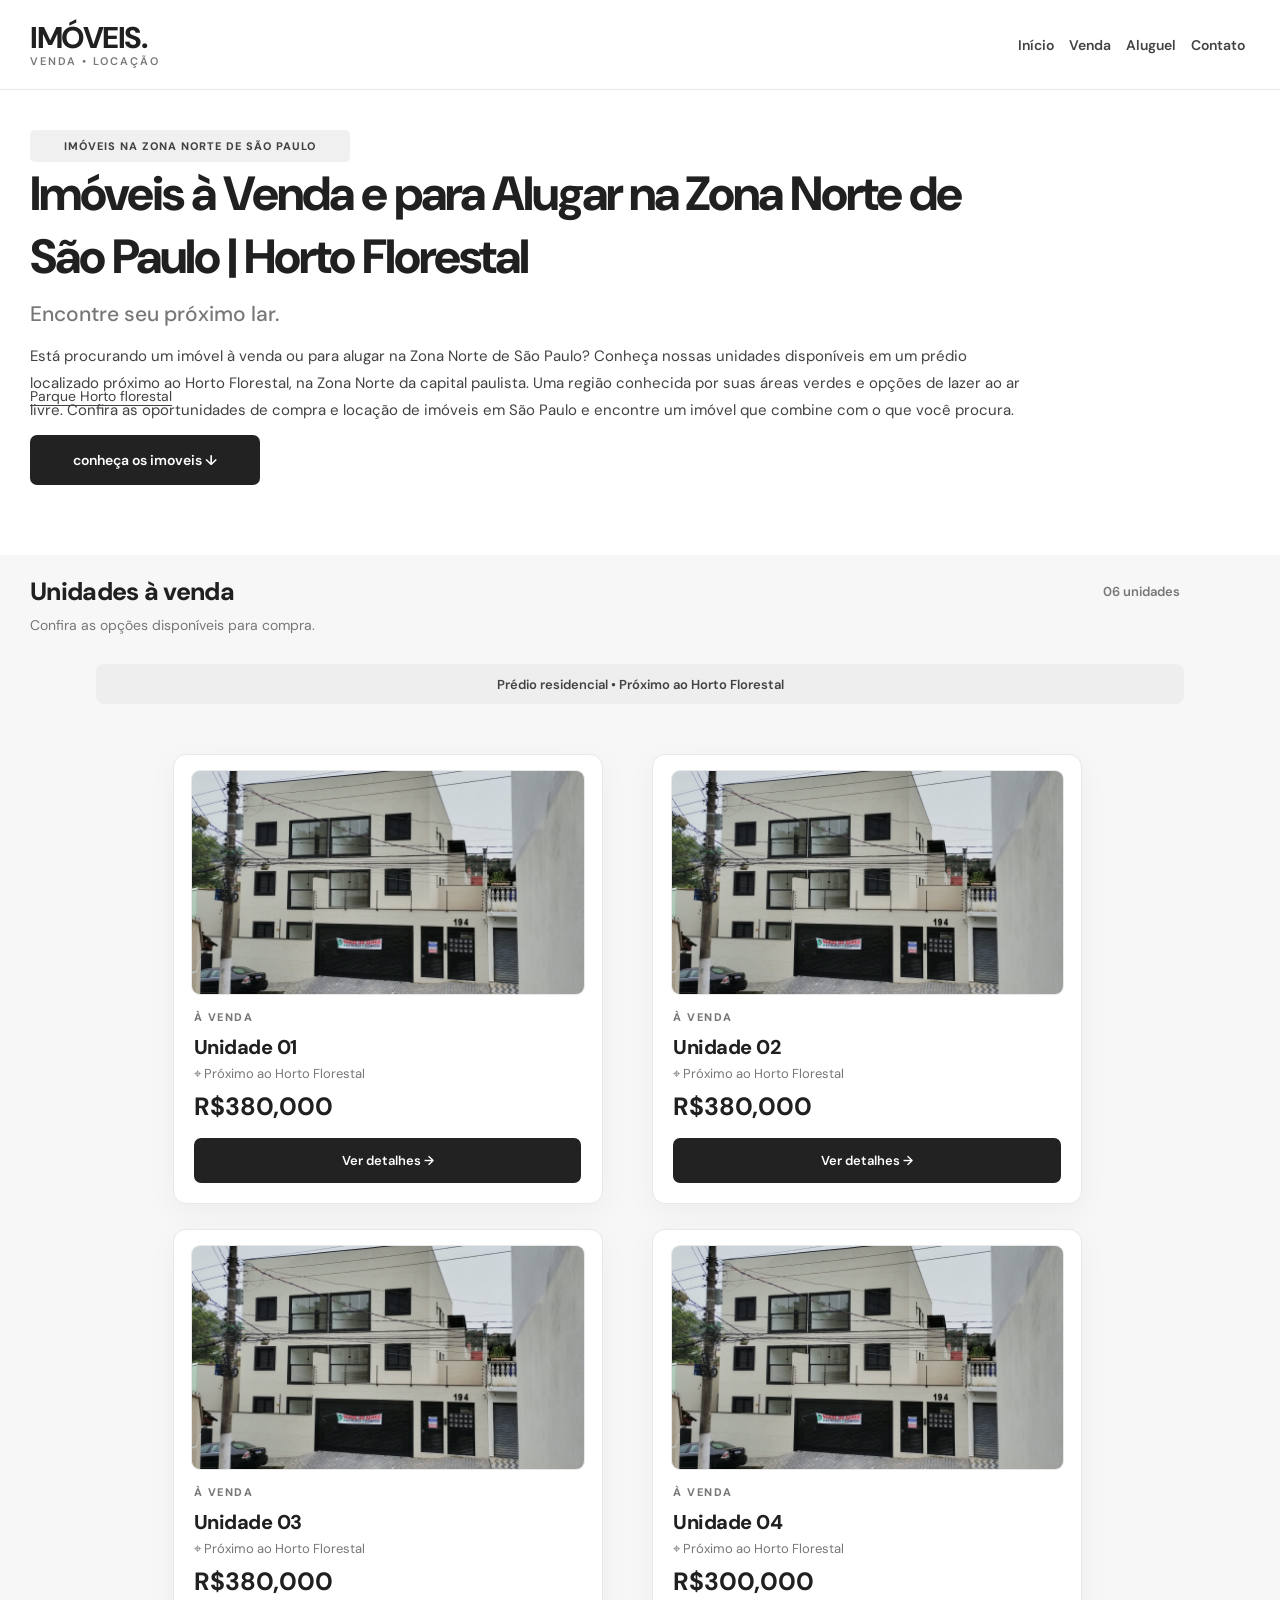
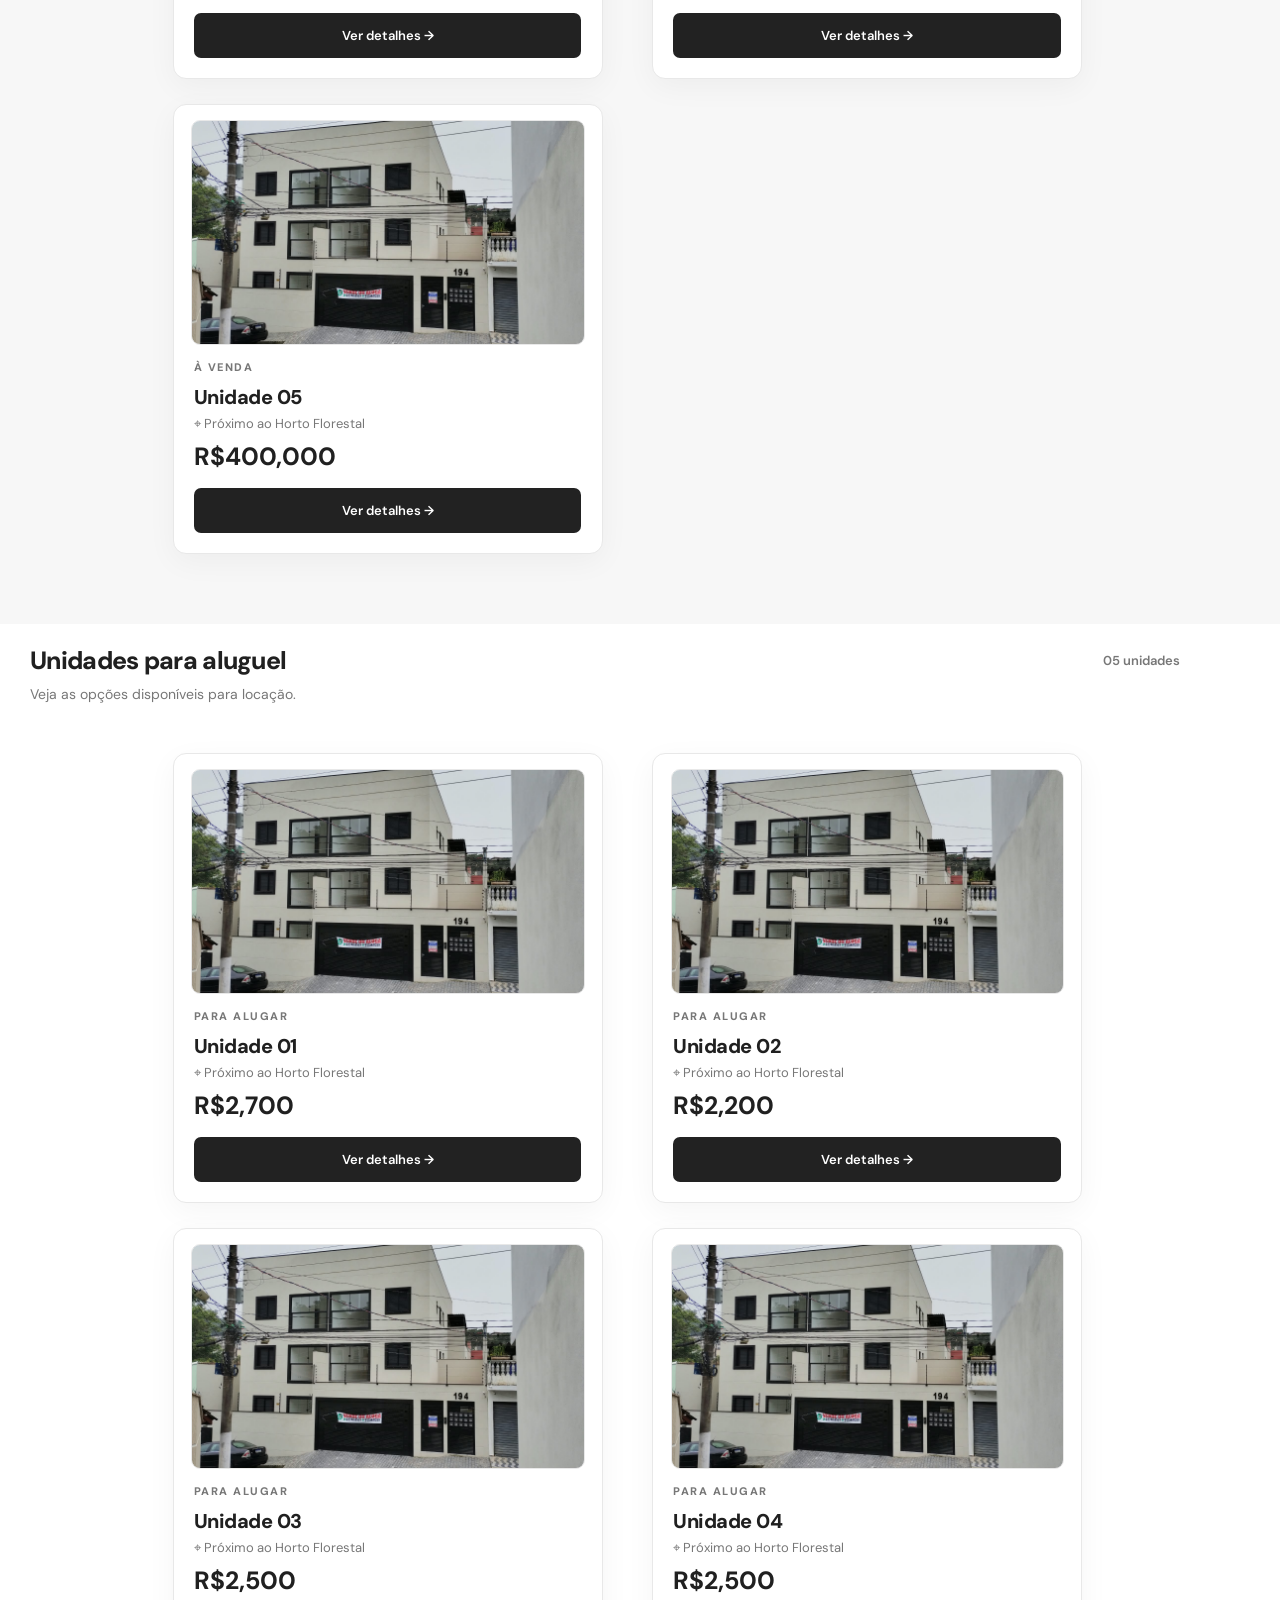
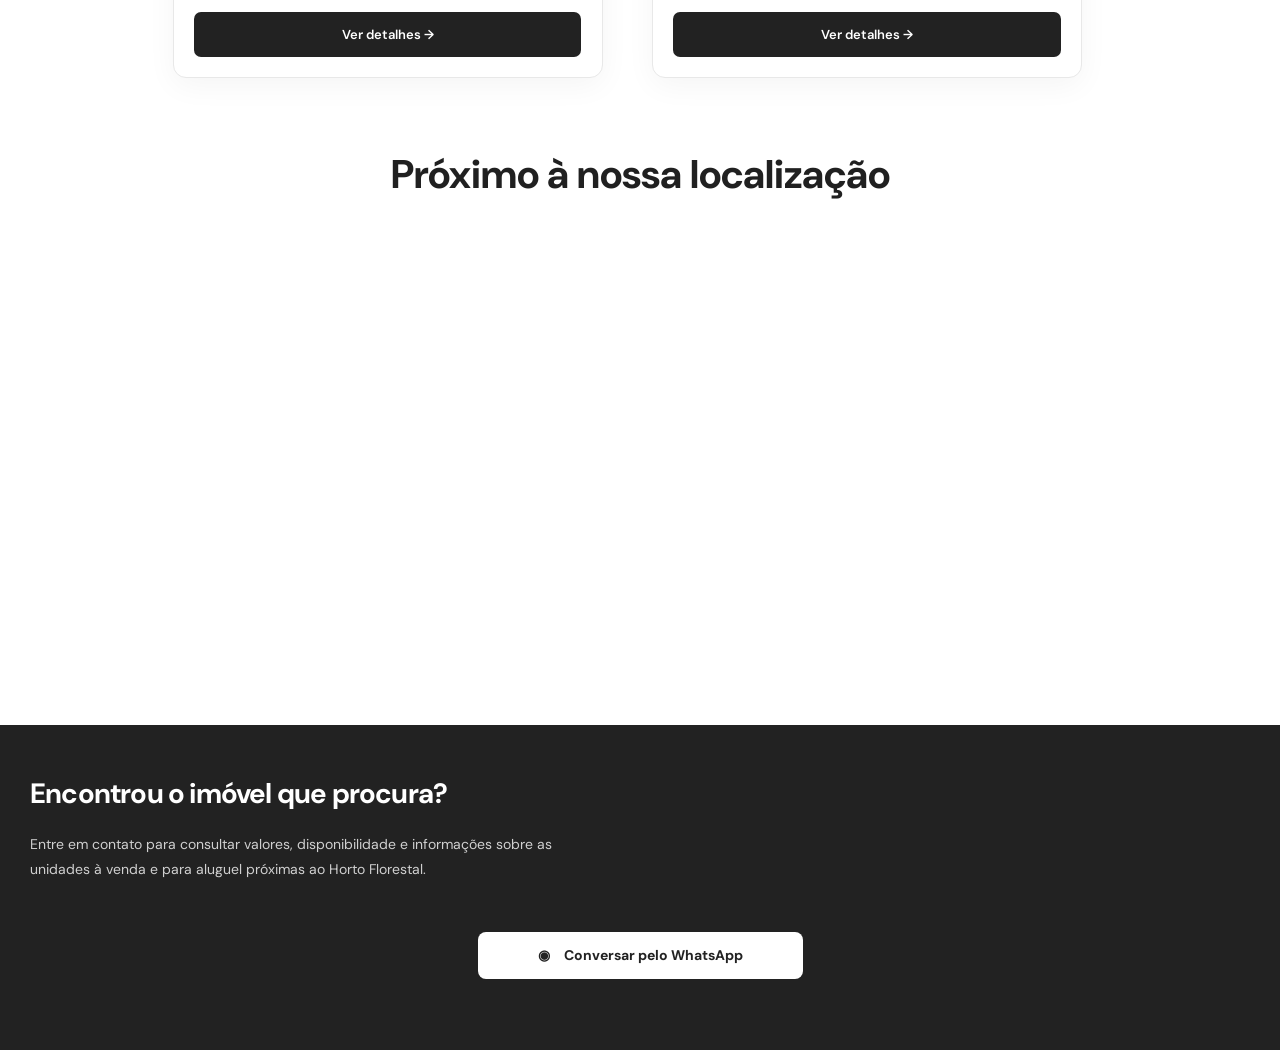
==== index.html @ 370aff3c "Update index.html" ====
<!doctype html>
<html lang="pt-BR">
  <head>
    <meta charset="UTF-8" />
    <meta name="viewport" content="width=device-width, initial-scale=1.0" />

    <meta
      name="description"
      content="Imóveis à venda e para alugar em São Paulo, próximos ao Horto Florestal. Confira nossas unidades disponíveis na Zona Norte."
    />

    <meta name="author" content="Derick Ferreira da Rocha" />
    <meta name="theme-color" content="#ffffff" />
    <meta name="robots" content="index, follow" />

    <!-- Open Graph -->
    <meta property="og:type" content="website" />
    <meta property="og:locale" content="pt_BR" />
    <meta property="og:site_name" content="Imobiliária - Vendas - Aluguéis" />
    <meta
      property="og:title"
      content="Imóveis à Venda e para Alugar em São Paulo | Horto Florestal"
    />
    <meta
      property="og:description"
      content="Confira imóveis à venda e para alugar em São Paulo, próximos ao Horto Florestal, na Zona Norte."
    />
    <meta
      property="og:image"
      content="https://SEU-DOMINIO.com.br/img/capa.jpg"
    />

    <link
      href="https://fonts.googleapis.com/css2?family=DM+Sans:wght@400;500;600;700;800&display=swap"
      rel="stylesheet"
    />
    <link rel="icon" type="image/png" href="favicon_512.png">

    <title>Imóveis à Venda e para Alugar em São Paulo | Horto Florestal</title>

    <link rel="stylesheet" href="style.css" />
  </head>
  <body>
    <!--JavaScript-->
    <div class="detalhes_dos_imoveis">
      <div class="pri">
        <h2>DETALHES DO IMÓVEL</h2>
        <button onclick="remover()">X</button>
      </div>

      <div class="conteudo_detalhes">
        <div class="lado_esquerdo">
          <div class="venda">
            <h3 class="h3"></h3>
            <p class="sobrado"></p>
            <p class="valor"></p>
            <p class="Zona"><span class="sobrado2"></span> Zona Norte</p>
          </div>

          <div class="bloco_informacoes">
            <h2>Informações</h2>
            <p class="informacao"></p>
            <a
              class="botao_whatsapp"
              href="https://wa.me/5511979612609"
              target="_blank"
              rel="noopener noreferrer"
            >
              <i class="fa-brands fa-whatsapp"></i>
              Entre em contato
            </a>
          </div>
        </div>

        <div class="lado_direito">
          <div class="galeria_fotos">
            <button class="seta_foto esquerda" onclick="foto_anterior()">
              &#10094;
            </button>

            <img class="foto_atual" alt="Foto do imóvel" />

            <button class="seta_foto direita" onclick="proxima_foto()">
              &#10095;
            </button>

            <div class="contador_fotos">
              <span class="numero_foto">1</span> /
              <span class="total_fotos">6</span>
            </div>
          </div>
        </div>
      </div>
    </div>

    <!--JavaScript fim-->
    <header>
      <div class="titulo">
        <h2>IMÓVEIS.</h2>
        <p>VENDA • LOCAÇÃO</p>
      </div>
      <nav>
        <ul>
          <li><a href="#inicio">Início</a></li>
          <li><a href="#Venda">Venda</a></li>
          <li><a href="#Aluguel">Aluguel</a></li>
          <li><a href="#Contato">Contato</a></li>
        </ul>
      </nav>
    </header>
    <div class="conteiner1">
      <main>
        <section id="inicio" class="primeira">
          <div class="descricao">
            <p class="p1_descricao">IMÓVEIS NA ZONA NORTE DE SÃO PAULO</p>
            <h1>Imóveis à Venda e para Alugar na Zona Norte de São Paulo | Horto Florestal</h1>
            <h2>Encontre seu próximo lar.</h2>
            <p class="p2_descricao">
              Está procurando um imóvel à venda ou para alugar na Zona Norte de
              São Paulo? Conheça nossas unidades disponíveis em um prédio
              localizado próximo ao Horto Florestal, na Zona Norte da capital
              paulista. Uma região conhecida por suas áreas verdes e opções de
              lazer ao ar livre. Confira as oportunidades de compra e locação de
              imóveis em São Paulo e encontre um imóvel que combine com o que
              você procura.
            </p>
          </div>

          <a
            class="a_des"
            target="_blank"
            href="https://www.google.com/search?client=opera-gx&q=horto+florestal+parque&sourceid=opera&ie=UTF-8&oe=UTF-8"
            >Parque Horto florestal</a>

          <p class="botao_seo">conheça os imoveis ↓</p>
        </section>

        <section id="Venda" class="parte2">
          <h2 class="h2_parte2_comeco">
            Unidades à venda <span>06 unidades</span>
          </h2>
          <p class="p_parte2_comeco">
            Confira as opções disponíveis para compra.
          </p>

          <p class="p2_Procimo">
            Prédio residencial • Próximo ao Horto Florestal
          </p>

          <div class="pai_card">
            <div class="card">
              <div class="foto_card">
                <img src="img/casa.jpeg" alt="Fachada do prédio residencial próximo ao Horto Florestal na Zona Norte de São Paulo" />foto
              </div>
              <div class="bula">
                <h2>À VENDA</h2>
                <p class="unidade">Unidade 01</p>
                <p class="p_do_proximo">⌖ Próximo ao Horto Florestal</p>
                <p class="preco" id="preco1" data-preco="R$380,000"></p>
                <button
                  onclick="ver_detalhes(this)"
                  data-unidade="Unidade 01-venda"
                  class="ver_detalhes"
                >
                  Ver detalhes →
                </button>
              </div>
            </div>

            <div class="card">
              <div class="foto_card">
                <img src="img/casa.jpeg" alt="Fachada do prédio residencial próximo ao Horto Florestal na Zona Norte de São Paulo" />foto
              </div>
              <div class="bula">
                <h2>À VENDA</h2>
                <p class="unidade">Unidade 02</p>
                <p class="p_do_proximo">⌖ Próximo ao Horto Florestal</p>
                <p class="preco" id="preco2" data-preco="R$380,000"></p>
                <button
                  onclick="ver_detalhes(this)"
                  data-unidade="Unidade 02-venda"
                  class="ver_detalhes"
                >
                  Ver detalhes →
                </button>
              </div>
            </div>

            <div class="card">
              <div class="foto_card">
                <img src="img/casa.jpeg" alt="Fachada do prédio residencial próximo ao Horto Florestal na Zona Norte de São Paulo" />foto
              </div>
              <div class="bula">
                <h2>À VENDA</h2>
                <p class="unidade">Unidade 03</p>
                <p class="p_do_proximo">⌖ Próximo ao Horto Florestal</p>
                <p class="preco" id="preco3"></p>
                <button
                  onclick="ver_detalhes(this)"
                  data-unidade="Unidade 03-venda"
                  class="ver_detalhes"
                >
                  Ver detalhes →
                </button>
              </div>
            </div>

            <div class="card">
              <div class="foto_card">
                <img src="img/casa.jpeg" alt="Fachada do prédio residencial próximo ao Horto Florestal na Zona Norte de São Paulo" />foto
              </div>
              <div class="bula">
                <h2>À VENDA</h2>
                <p class="unidade">Unidade 04</p>
                <p class="p_do_proximo">⌖ Próximo ao Horto Florestal</p>
                <p class="preco" id="preco4"></p>
                <button
                  onclick="ver_detalhes(this)"
                  data-unidade="Unidade 04-venda"
                  class="ver_detalhes"
                >
                  Ver detalhes →
                </button>
              </div>
            </div>

            <div class="card">
              <div class="foto_card">
                <img src="img/casa.jpeg" alt="Fachada do prédio residencial próximo ao Horto Florestal na Zona Norte de São Paulo" />foto
              </div>
              <div class="bula">
                <h2>À VENDA</h2>
                <p class="unidade">Unidade 05</p>
                <p class="p_do_proximo">⌖ Próximo ao Horto Florestal</p>
                <p class="preco" id="preco5"></p>
                <button
                  onclick="ver_detalhes(this)"
                  data-unidade="Unidade 05-venda"
                  class="ver_detalhes"
                >
                  Ver detalhes →
                </button>
              </div>
            </div>
          </div>
        </section>
        <section id="Aluguel" class="parte_3">
          <h2 class="h2_parte2_comeco">
            Unidades para aluguel <span>05 unidades</span>
          </h2>
          <p class="p_parte2_comeco">
            Veja as opções disponíveis para locação.
          </p>

          <div class="pai_card">
            <div class="card">
              <div class="foto_card">
                <img src="img/casa.jpeg" alt="Fachada do prédio residencial próximo ao Horto Florestal na Zona Norte de São Paulo" />foto
              </div>
              <div class="bula">
                <h2>PARA ALUGAR</h2>
                <p class="unidade">Unidade 01</p>
                <p class="p_do_proximo">⌖ Próximo ao Horto Florestal</p>
                <p class="preco" id="preco6"></p>
                <button
                  onclick="ver_detalhes(this)"
                  data-unidade="Unidade 01-aluguel"
                  class="ver_detalhes"
                >
                  Ver detalhes →
                </button>
              </div>
            </div>

            <div class="card">
              <div class="foto_card">
                <img src="img/casa.jpeg" alt="Fachada do prédio residencial próximo ao Horto Florestal na Zona Norte de São Paulo" />foto
              </div>
              <div class="bula">
                <h2>PARA ALUGAR</h2>
                <p class="unidade">Unidade 02</p>
                <p class="p_do_proximo">⌖ Próximo ao Horto Florestal</p>
                <p class="preco" id="preco7"></p>
                <button
                  onclick="ver_detalhes(this)"
                  data-unidade="Unidade 02-aluguel"
                  class="ver_detalhes"
                >
                  Ver detalhes →
                </button>
              </div>
            </div>

            <div class="card">
              <div class="foto_card">
                <img src="img/casa.jpeg" alt="Fachada do prédio residencial próximo ao Horto Florestal na Zona Norte de São Paulo" />foto
              </div>
              <div class="bula">
                <h2>PARA ALUGAR</h2>
                <p class="unidade">Unidade 03</p>
                <p class="p_do_proximo">⌖ Próximo ao Horto Florestal</p>
                <p class="preco" id="preco8"></p>
                <button
                  onclick="ver_detalhes(this)"
                  data-unidade="Unidade 03-aluguel"
                  class="ver_detalhes"
                >
                  Ver detalhes →
                </button>
              </div>
            </div>

            <div class="card">
              <div class="foto_card">
                <img src="img/casa.jpeg" alt="Fachada do prédio residencial próximo ao Horto Florestal na Zona Norte de São Paulo" />foto
              </div>
              <div class="bula">
                <h2>PARA ALUGAR</h2>
                <p class="unidade">Unidade 04</p>
                <p class="p_do_proximo">⌖ Próximo ao Horto Florestal</p>
                <p class="preco" id="preco9"></p>
                <button
                  onclick="ver_detalhes(this)"
                  data-unidade="Unidade 04-aluguel"
                  class="ver_detalhes"
                >
                  Ver detalhes →
                </button>
              </div>
            </div>
          </div>
        </section>
         <section class="iframe">
          <div class="pai_iframe">
            <h2>Próximo à nossa localização</h2>
            <iframe
              title="Localização do Parque Estadual Alberto Löfgren, Horto Florestal"
              src="https://www.google.com/maps?q=Parque+Estadual+Alberto+Lofgren+Horto+Florestal+Sao+Paulo&output=embed"
              width="70%"
              height="400"
              style="border: 0"
              allowfullscreen
              loading="lazy"
              referrerpolicy="no-referrer-when-downgrade"
            ></iframe>
          </div>
        </section>
        <footer id="Contato">
          <h2>Encontrou o imóvel que procura?</h2>
          <p>
            Entre em contato para consultar valores, disponibilidade e
            informações sobre as unidades à venda e para aluguel próximas ao
            Horto Florestal.
          </p>
          <div class="contato_a">
            <a target="_blank" href="https://wa.me/5511979612609"
              >◉　Conversar pelo WhatsApp</a
            >
          </div>
        </footer>
      </main>
    </div>
    <script src="script.js" defer></script>
  </body>
</html>
---- style.css ----
/*JavaScript*/

.conteiner1.conteiner{
  display: none;
}


header.headerremove{
  display: none;
}


/*aba dos detalhes*/
.detalhes_dos_imoveis.detalhe {
  display: block;
}

.detalhes_dos_imoveis {
  position: fixed;
  inset: 0;
  z-index: 100;
  display: none;
  width: 100%;
  height: 100vh;
  background-color: #ffffff;
  color: #202020;
  padding: 30px 45px;
  overflow: hidden;
}

/* CABEÇALHO */

.pri {
  width: 100%;
  height: 75px;
  display: flex;
  justify-content: space-between;
  align-items: center;
  border-bottom: 1px solid #eeeeee;
  padding-bottom: 15px;
  margin-bottom: 25px;
}

.pri > h2 {
  font-size: 28px;
  font-weight: 800;
  letter-spacing: 1px;
}

.pri > button {
  width: 45px;
  height: 45px;
  border: none;
  border-radius: 8px;
  background-color: #f5f5f5;
  color: #222222;
  font-size: 23px;
  cursor: pointer;
  transition: 0.3s;
}

.pri > button:hover {
  background-color: #222222;
  color: #ffffff;
}

/* CONTEÚDO */

.conteudo_detalhes {
  display: flex;
  justify-content: space-between;
  align-items: flex-start;
  gap: 40px;
  width: 100%;
  height: calc(100vh - 145px);
}

.lado_esquerdo {
  width: 40%;
  height: 100%;
  overflow-y: auto;
  padding-right: 5px;
}

.lado_direito {
  width: 60%;
  height: 100%;
}

/* INFORMAÇÕES */

.venda {
  width: 100%;
  min-height: 230px;
  padding: 25px;
  background-color: #fafafa;
  border: 1px solid #eeeeee;
  border-radius: 12px;
  margin-bottom: 20px;
}

.h3 {
  width: 110px;
  padding: 9px 5px;
  border-radius: 6px;
  background-color: #eeeeee;
  color: #222222;
  text-align: center;
  font-size: 13px;
  font-weight: 700;
}

.sobrado {
  margin-top: 18px;
  margin-bottom: 18px;
  color: #202020;
  font-size: 29px;
  font-weight: 800;
}

.valor {
  margin-bottom: 15px;
  color: #202020;
  font-size: 28px;
  font-weight: 800;
}

.Zona {
  color: #777777;
  font-size: 14px;
}

.bloco_informacoes > h2 {
  margin-bottom: 10px;
  color: #202020;
  font-size: 24px;
  font-weight: 800;
}

.informacao {
  color: #777777;
  font-size: 15px;
  line-height: 1.7;
}

/* GALERIA DE FOTOS */

.galeria_fotos {
  width: 100%;
  height: 430px;
  position: relative;
  background-color: #f5f5f5;
  border-radius: 12px;
  overflow: hidden;
  border: 1px solid #eeeeee;
}

.foto_atual {
  width: 100%;
  height: 100%;
  object-fit: cover;
}

.seta_foto {
  position: absolute;
  top: 50%;
  transform: translateY(-50%);
  width: 45px;
  height: 45px;
  border: none;
  border-radius: 50%;
  background-color: rgba(255, 255, 255, 0.9);
  color: #202020;
  font-size: 20px;
  cursor: pointer;
  z-index: 2;
  transition: 0.3s;
}

.seta_foto:active {
  background-color: #222222;
  color: #ffffff;
}

.esquerda {
  left: 15px;
}

.direita {
  right: 15px;
}

.contador_fotos {
  position: absolute;
  bottom: 15px;
  right: 15px;
  padding: 8px 13px;
  background-color: rgba(0, 0, 0, 0.7);
  color: #ffffff;
  border-radius: 6px;
  font-size: 13px;
}
.botao_whatsapp {
  width: fit-content;
  min-height: 40px;
  padding: 0 16px;
  background-color: var(--cor-botao);
  color: #fff;
  display: flex;
  align-items: center;
  justify-content: center;
  gap: 8px;
  border-radius: 5px;
  font-size: 14px;
  font-weight: 500;
  text-decoration: none;
  transition: 0.3s;
  margin-top: 12px;
}

.botao_whatsapp:hover {
  filter: brightness(1.2);
}

.botao_whatsapp i {
  font-size: 17px;
}


/* RESPONSIVIDADE */

@media (max-width: 768px) {

  .detalhes_dos_imoveis {
    padding: 20px;
    overflow-y: auto;
  }

  .pri > h2 {
    font-size: 20px;
  }

  .conteudo_detalhes {
    height: auto;
    flex-direction: column;
    gap: 25px;
  }

  .lado_esquerdo,
  .lado_direito {
    width: 100%;
    height: auto;
  }

  .galeria_fotos {
    height: 320px;
  }

  .foto_principal {
    height: 210px;
  }

  .fotos_secundarias {
    height: 98px;
  }

}


/*Fim JavaScript*/
* {
  margin: 0;
  padding: 0;
  box-sizing: border-box;
  font-family: "DM Sans", sans-serif;
  list-style: none;
  text-decoration: none;
}

#inicio{
   scroll-margin-top: 130px;
}
#Venda{
   scroll-margin-top: 90px;
}
#Aluguel{
  scroll-margin-top: 90px;
}


:root {
  /* CORES PRINCIPAIS */
  --cor-branco: #ffffff;
  --cor-fundo: #ffffff;
  --cor-fundo-secundario: #f7f7f7;
  --cor-fundo-card: #ffffff;

  /* TEXTOS */
  --cor-titulo: #202020;
  --cor-texto: #777777;
  --cor-texto2: #424242;

  /* ELEMENTOS */
  --cor-borda: #e8e8e8;
  --cor-botao: #222222;
  --cor-botao-texto: #ffffff;

  /* EFEITOS */
  --cor-hover: #444444;
  --sombra-card: 0 8px 30px rgba(0, 0, 0, 0.045);
}

body {
  background-color: var(--cor-fundo);
  color: var(--cor-titulo);
}

/* CABEÇALHO */

header {
  display: flex;
  justify-content: space-between;
  align-items: center;
  height: 90px;
  position: fixed;
  background-color: rgba(255, 255, 255, 0.96);
  backdrop-filter: blur(12px);
  border-bottom: 1px solid var(--cor-borda);
  left: 0;
  top: 0;
  right: 0;
  z-index: 10;
}


.titulo {
  margin-left: 30px;
}

.titulo > h2 {
  color: var(--cor-titulo);
  font-size: 30px;
  font-weight: 800;
  letter-spacing: -1.5px;
}

.titulo > p {
  color: var(--cor-texto);
  font-size: 11px;
  font-weight: 600;
  letter-spacing: 2px;
  transform: translateY(-3px);
}

ul {
  display: flex;
  gap: 15px;
  margin-right: 35px;
}
.ver_maisSobrados{
  border-radius: 20px;
  border: none;
  width: 120%;
  height: 150%;
  transform: translateY(-3px);
  cursor: pointer;
  background-color: var(--cor-botao);
  color: #fff;
}

.ver_maisSobrados:hover{
  background-color: var(--cor-hover);
}

nav a {
  color: var(--cor-texto2);
  font-size: 14px;
  font-weight: 600;
  transition: 0.3s;
}

nav a:hover {
  color: #999999;
}

/* PRIMEIRA PARTE */

.primeira {
  margin-top: 90px;
  padding-bottom: 70px;
}

.descricao {
  margin-top: 130px;
  margin-left: 30px;
  margin-bottom: 30px;
  width: 1000px;
  height: 225px;
}

.p1_descricao {
  background-color: #f0f0f0;
  width: 320px;
  color: var(--cor-texto2);
  font-size: 11px;
  font-weight: 800;
  letter-spacing: 1px;
  text-align: center;
  padding: 9px;
  border-radius: 5px;
}

.p2_descricao {
  line-height: 27px;
  color: var(--cor-texto2);
  font-size: 15px;
}

.descricao > h1 {
  margin-bottom: 12px;
  font-size: 48px;
  font-weight: 800;
  letter-spacing: -2px;
}

.descricao > h2 {
  color: var(--cor-texto);
  font-size: 21px;
  font-weight: 500;
  margin-bottom: 15px;
}

.a_des {
  display: inline-block;
  margin-left: 30px;
  margin-bottom: 30px;
  color: var(--cor-texto2);
  font-size: 14px;
  text-decoration: underline;
  text-underline-offset: 4px;
  transition: 0.3s;
}

.a_des:hover {
  color: #999999;
}

/* SEO */


.botao_seo {
  background-color: var(--cor-botao);
  width: 230px;
  height: 50px;
  display: flex;
  align-items: center;
  justify-content: center;
  margin-left: 30px;
  color: var(--cor-botao-texto);
  border-radius: 7px;
  font-size: 14px;
  font-weight: 600;
  cursor: pointer;
  transition: 0.3s;
}

.botao_seo:hover {
  background-color: var(--cor-hover);
  transform: translateY(-2px);
}

/* PARTE 2 */

.parte2 {
  min-height: 1650px;
  background-color: var(--cor-fundo-secundario);
  padding-bottom: 70px;
}

.h2_parte2_comeco {
  display: flex;
  justify-content: space-between;
  align-items: center;
  padding-top: 20px;
  margin-left: 30px;
  font-size: 25px;
  font-weight: 800;
  letter-spacing: -0.7px;
}

.h2_parte2_comeco > span {
  font-size: 13px;
  font-weight: 600;
  color: var(--cor-texto);
  margin-right: 100px;
  letter-spacing: 0;
}

.p_parte2_comeco {
  margin-left: 30px;
  color: var(--cor-texto);
  margin-bottom: 30px;
  margin-top: 8px;
  font-size: 14px;
}

.p2_Procimo {
  width: 85%;
  display: flex;
  justify-content: center;
  align-items: center;
  border-radius: 8px;
  height: 40px;
  margin-left: auto;
  margin-right: auto;
  background-color: #eeeeee;
  color: var(--cor-texto2);
  font-size: 13px;
  font-weight: 600;
}

/* CARDS */

.pai_card {
  min-height: 600px;
  width: 73%;
  margin-left: auto;
  margin-right: auto;
  display: grid;
  grid-template-columns: repeat(2, 1fr);
  margin-top: 50px;
  gap: 25px;
}

.card {
  border: 1px solid var(--cor-borda);
  min-height: 450px;
  width: 430px;
  border-radius: 13px;
  background-color: var(--cor-fundo-card);
  box-shadow: var(--sombra-card);
  transition: 0.3s;
  overflow: hidden;
}

.card:hover {
  transform: translateY(-5px);
  box-shadow: 0 14px 35px rgba(0, 0, 0, 0.08);
}

.foto_card {
  border: 1px solid var(--cor-borda);
  width: 92%;
  height: 225px;
  border-radius: 9px;
  margin-left: auto;
  margin-right: auto;
  margin-top: 15px;
  overflow: hidden;
  background-color: #eeeeee;
}

.foto_card img {
  width: 100%;
  height: 100%;
  object-fit: cover;
}

/* INFORMAÇÕES DOS IMÓVEIS */

.bula {
  margin-left: 20px;
  margin-top: 15px;
}

.bula > h2 {
  color: var(--cor-texto);
  font-size: 11px;
  letter-spacing: 1.5px;
  font-weight: 800;
}

.unidade {
  font-size: 20px;
  font-weight: 800;
  margin-top: 10px;
  letter-spacing: -0.5px;
}

.p_do_proximo {
  color: var(--cor-texto);
  font-size: 13px;
  margin-top: 5px;
}

.preco {
  margin-top: 8px;
  font-size: 25px;
  font-weight: 700;
  margin-bottom: 15px;
}

.ver_detalhes {
  width: 95%;
  height: 45px;
  text-align: center;
  border-radius: 7px;
  background-color: var(--cor-botao);
  color: var(--cor-botao-texto);
  border: none;
  cursor: pointer;
  font-size: 13px;
  font-weight: 600;
  transition: 0.3s;
}

.ver_detalhes:hover {
  background-color: var(--cor-hover);
}

/* PARTE 3 */

.parte_3 {
  min-height: px;
  background-color: #ffffff;
  padding-bottom: 70px;
}

/* FOOTER */

footer {
  background-color: var(--cor-botao);
  min-height: 325px;
  padding-bottom: 40px;
}

footer > h2 {
  color: #ffffff;
  margin-left: 30px;
  padding-top: 50px;
  font-size: 28px;
  letter-spacing: -0.8px;
}

footer > p {
  margin-top: 20px;
  color: #d0d0d0;
  margin-left: 30px;
  width: 550px;
  margin-bottom: 50px;
  line-height: 25px;
  font-size: 14px;
}

.contato_a {
  text-align: center;
}

.contato_a > a {
  display: inline-block;
  background-color: #ffffff;
  color: #222222;
  padding: 14px 60px;
  border-radius: 8px;
  font-size: 14px;
  font-weight: 700;
  transition: 0.3s;
}

.contato_a > a:hover {
  background-color: #eaeaea;
  transform: translateY(-2px);
}

/* IFRAME */
.iframe{
  text-align: center;
  margin-bottom: 100px;
}
.pai_iframe{
  width: 100%;
}
.pai_iframe > h2{
  margin-bottom: 20px;
  font-size: 40px;
}
/*Responcividade*/


@media (max-width: 1200px) {

  .pai_card {
    width: calc(100% - 60px);
    margin-left: 30px;
    margin-right: 30px;
    grid-template-columns: repeat(2, 1fr);
  }

  .card {
    width: 100%;
  }

  .descricao {
    width: calc(100% - 60px);
    height: auto;
  }

  .SEO {
    width: calc(100% - 60px);
    grid-template-columns: repeat(3, 1fr);
  }

  .SEO > p {
    width: 100%;
  }

  footer > p {
    max-width: 550px;
    width: calc(100% - 60px);
  }

}

@media (max-width: 768px) {

  header {
    height: 80px;
  }

  .titulo {
    margin-left: 20px;
  }

  .titulo > h2 {
    font-size: 24px;
  }

  ul {
    gap: 15px;
    margin-right: 20px;
  }

  nav a {
    font-size: 12px;
  }

  .primeira {
    margin-top: 80px;
    padding-bottom: 50px;
  }

  .descricao {
    width: calc(100% - 40px);
    height: auto;
    margin-left: 20px;
    margin-top: 100px;
    margin-bottom: 25px;
  }

  .p1_descricao {
    width: fit-content;
    max-width: 100%;
    font-size: 10px;
  }

  .descricao > h1 {
    font-size: 38px;
  }

  .descricao > h2 {
    font-size: 20px;
  }

  .p2_descricao {
    font-size: 14px;
    line-height: 25px;
  }

  .a_des {
    margin-left: 20px;
    margin-bottom: 20px;
  }

  .SEO {
    width: calc(100% - 40px);
    height: auto;
    margin-left: 20px;
    margin-top: 15px;
    grid-template-columns: repeat(2, 1fr);
  }

  .SEO > p {
    width: 100%;
    font-size: 12px;
  }

  .botao_seo {
    margin-left: 20px;
  }

  .parte2,
  .parte_3 {
    min-height: auto;
    padding-top: 35px;
    padding-bottom: 50px;
  }

  .h2_parte2_comeco {
    margin-left: 20px;
    margin-right: 20px;
    font-size: 23px;
    gap: 10px;
  }

  .h2_parte2_comeco > span {
    margin-right: 0;
    font-size: 12px;
  }

  .p_parte2_comeco {
    margin-left: 20px;
    margin-right: 20px;
  }

  .p2_Procimo {
    width: calc(100% - 40px);
    margin-left: 20px;
    margin-right: 20px;
    text-align: center;
    font-size: 12px;
  }

  .pai_card {
    width: calc(100% - 40px);
    margin: 35px 20px 0;
    min-height: auto;
    grid-template-columns: repeat(2, 1fr);
    gap: 15px;
  }

  .card {
    width: 100%;
    min-height: 400px;
  }

  .foto_card {
    width: 92%;
    height: 190px;
  }

  .bula {
    margin-left: 12px;
    margin-right: 12px;
  }

  .ver_detalhes {
    width: 100%;
  }

  footer {
    min-height: auto;
    padding: 40px 20px;
  }

  footer > h2 {
    margin-left: 0;
    padding-top: 0;
    font-size: 25px;
  }

  footer > p {
    width: 100%;
    margin-left: 0;
    margin-bottom: 35px;
    font-size: 13px;
  }

  .contato_a {
    text-align: left;
  }

  .contato_a > a {
    padding: 14px 25px;
  }
}

@media (max-width: 480px) {

  header {
    height: 85px;
    padding: 8px 15px;
    flex-direction: column;
    align-items: flex-start;
    justify-content: center;
    gap: 5px;
  }

  .titulo {
    margin-left: 0;
  }

  .titulo > h2 {
    font-size: 20px;
  }

  .titulo > p {
    font-size: 8px;
  }

  nav {
    width: 100%;
  }

  ul {
    width: 100%;
    justify-content: space-between;
    gap: 5px;
    margin-right: 0;
  }

  nav a {
    font-size: 11px;
  }

  .primeira {
    margin-top: 85px;
    padding: 0 20px 45px;
  }

  .descricao {
    width: 100%;
    margin: 105px 0 25px;
    
  }

  .p1_descricao {
    font-size: 9px;
    padding: 8px;
  }

  .descricao > h1 {
    font-size: 32px;
    letter-spacing: -1.5px;
  }

  .descricao > h2 {
    font-size: 18px;
  }

  .p2_descricao {
    font-size: 13px;
    line-height: 23px;
  }

  .a_des {
    margin-left: 0;
    margin-bottom: 25px;
    font-size: 13px;
  }

  .SEO {
    width: 100%;
    margin-left: 0;
    grid-template-columns: repeat(2, 1fr);
    gap: 8px;
  }

  .SEO > p {
    padding: 10px 5px;
    font-size: 11px;
  }

  .botao_seo {
    width: 100%;
    margin-left: 0;
    margin-top: 25px;
  }

  .h2_parte2_comeco {
    flex-wrap: wrap;
    font-size: 21px;
    margin-left: 20px;
    margin-right: 20px;
  }

  .h2_parte2_comeco > span {
    font-size: 11px;
  }

  .p_parte2_comeco {
    font-size: 13px;
  }

  .p2_Procimo {
    width: calc(100% - 40px);
    height: auto;
    min-height: 40px;
    padding: 8px;
    font-size: 11px;
  }

  .pai_card {
    width: calc(100% - 40px);
    margin: 30px 20px 0;
    grid-template-columns: 1fr;
    gap: 20px;
  }

  .card {
    width: 100%;
    min-height: 0;
    padding-bottom: 15px;
  }

  .foto_card {
    height: 210px;
  }

  .bula {
    margin-left: 15px;
    margin-right: 15px;
  }

  .unidade {
    font-size: 19px;
  }

  .preco {
    font-size: 23px;
  }

  .ver_detalhes {
    width: 100%;
  }

  footer {
    padding: 40px 20px;
  }

  footer > h2 {
    font-size: 23px;
  }

  footer > p {
    font-size: 13px;
    line-height: 23px;
    margin-top: 15px;
  }

  .contato_a > a {
    width: 100%;
    padding: 14px 10px;
    text-align: center;
    font-size: 13px;
  }
}
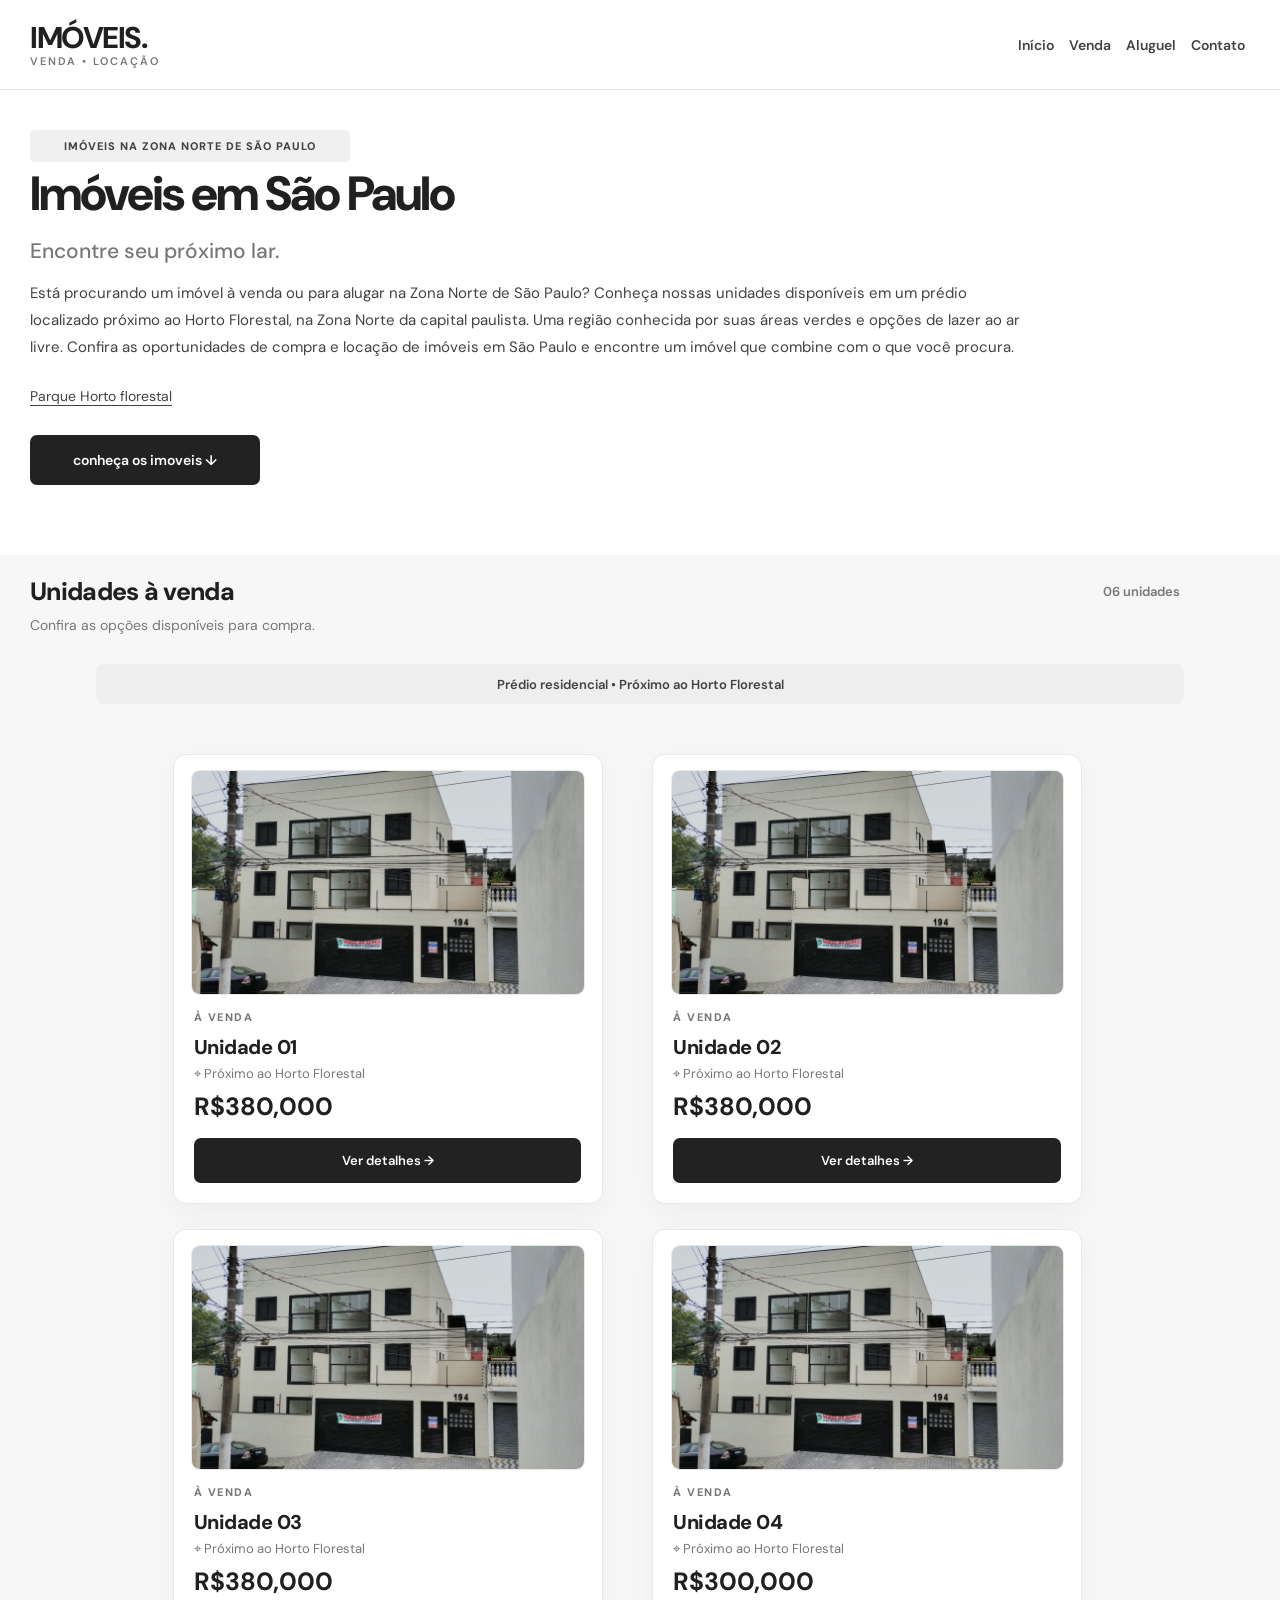
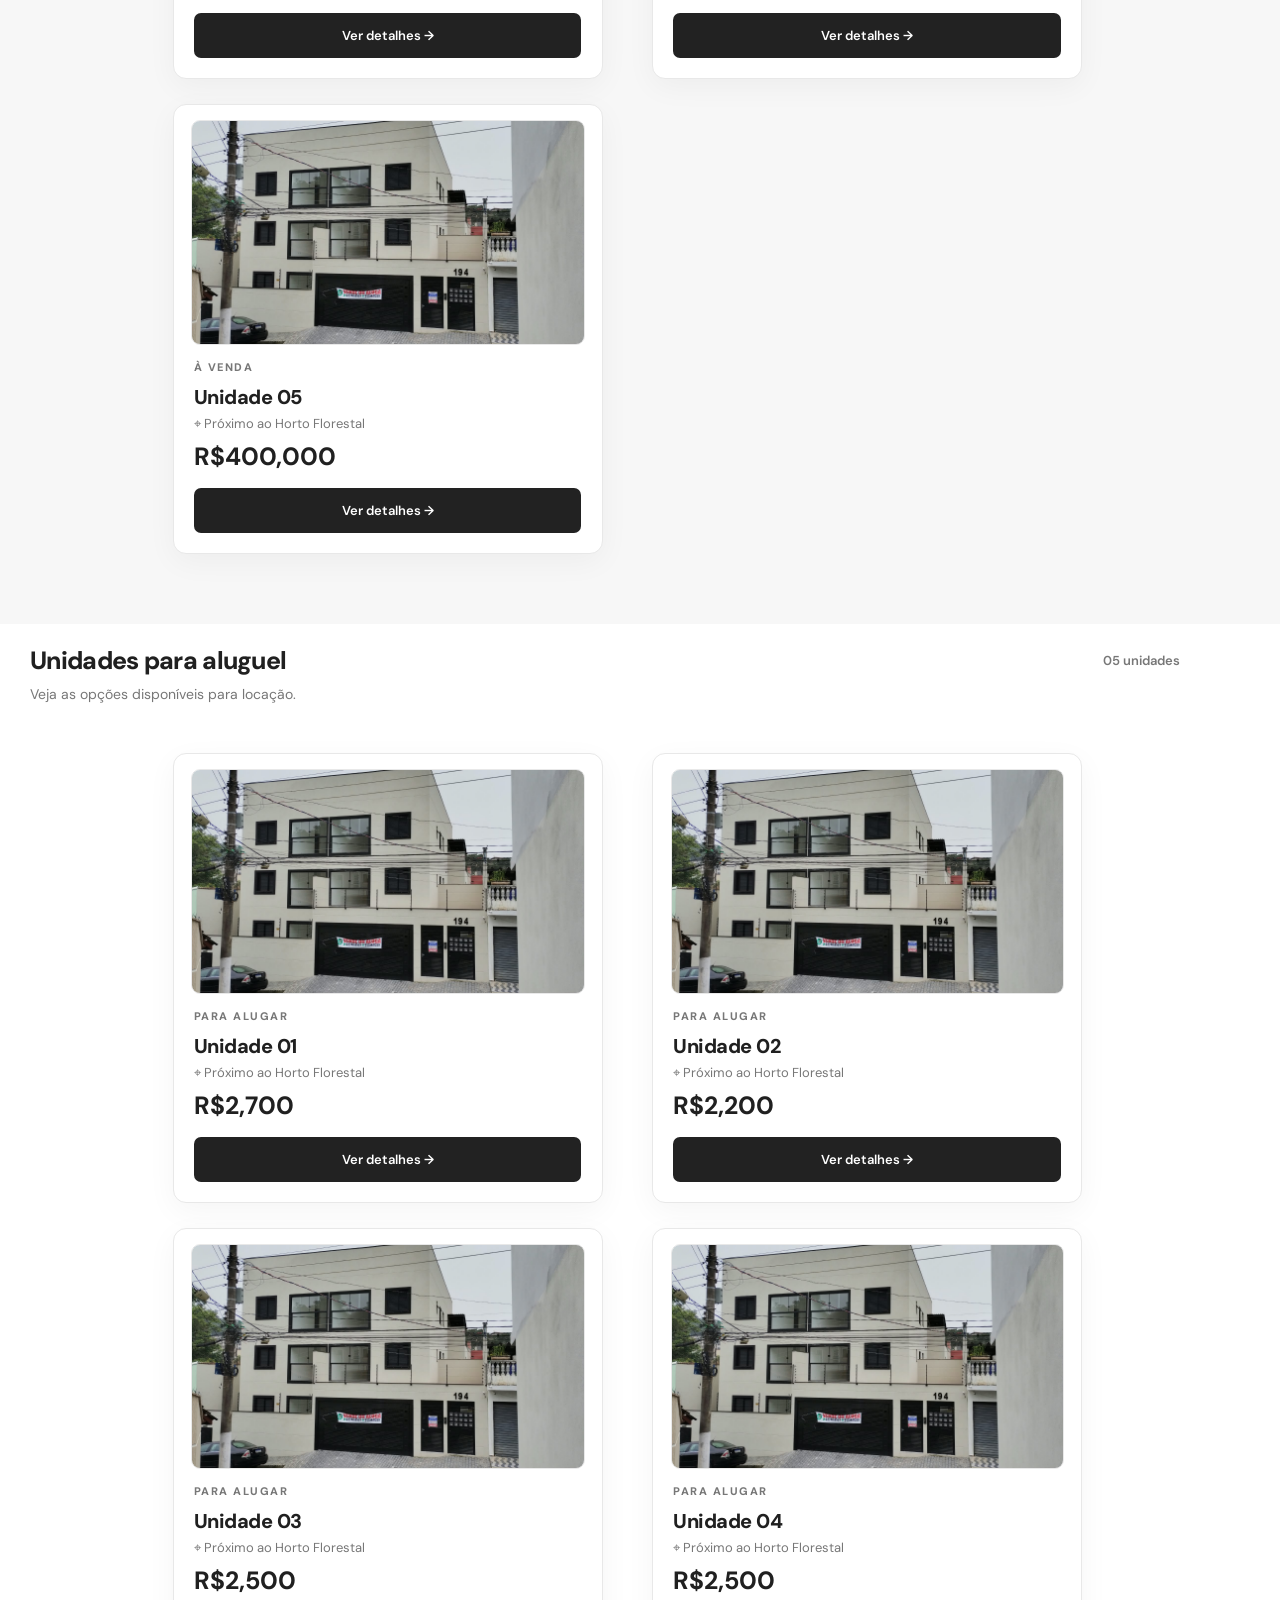
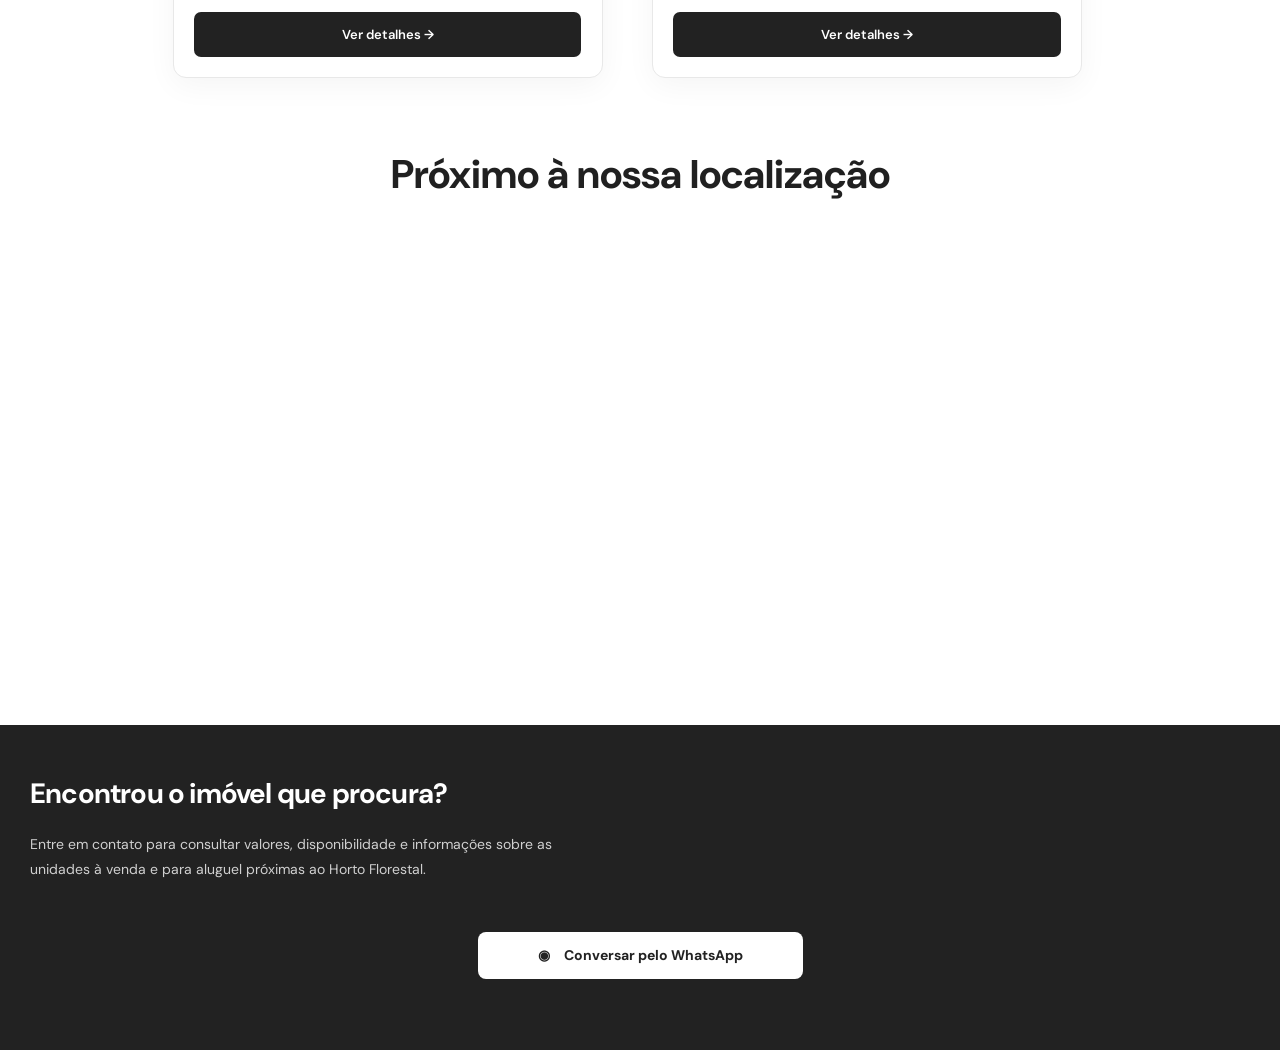
==== commit 8ed75985: "Update index.html" ====
--- a/index.html
+++ b/index.html
@@ -113,7 +113,7 @@
         <section id="inicio" class="primeira">
           <div class="descricao">
             <p class="p1_descricao">IMÓVEIS NA ZONA NORTE DE SÃO PAULO</p>
-            <h1>Imóveis à Venda e para Alugar na Zona Norte de São Paulo | Horto Florestal</h1>
+            <h1>Imóveis em São Paulo</h1>
             <h2>Encontre seu próximo lar.</h2>
             <p class="p2_descricao">
               Está procurando um imóvel à venda ou para alugar na Zona Norte de
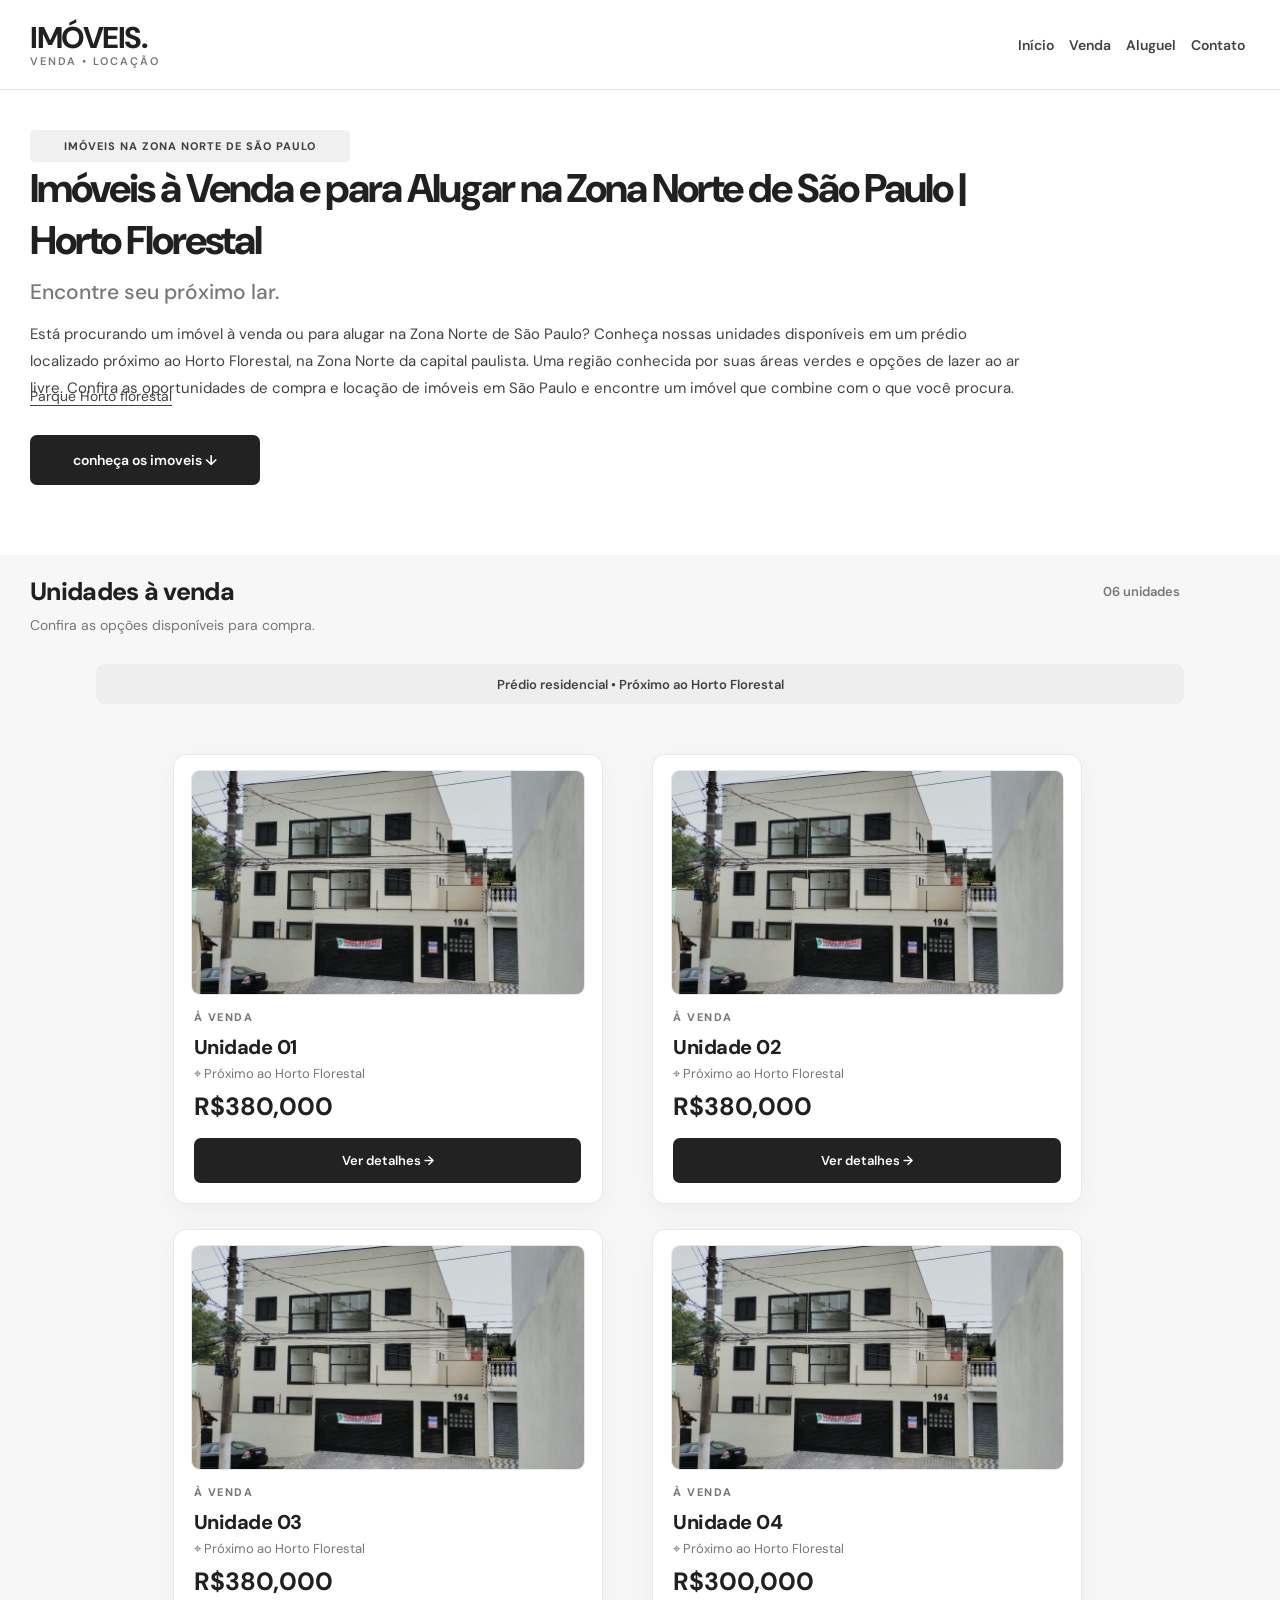
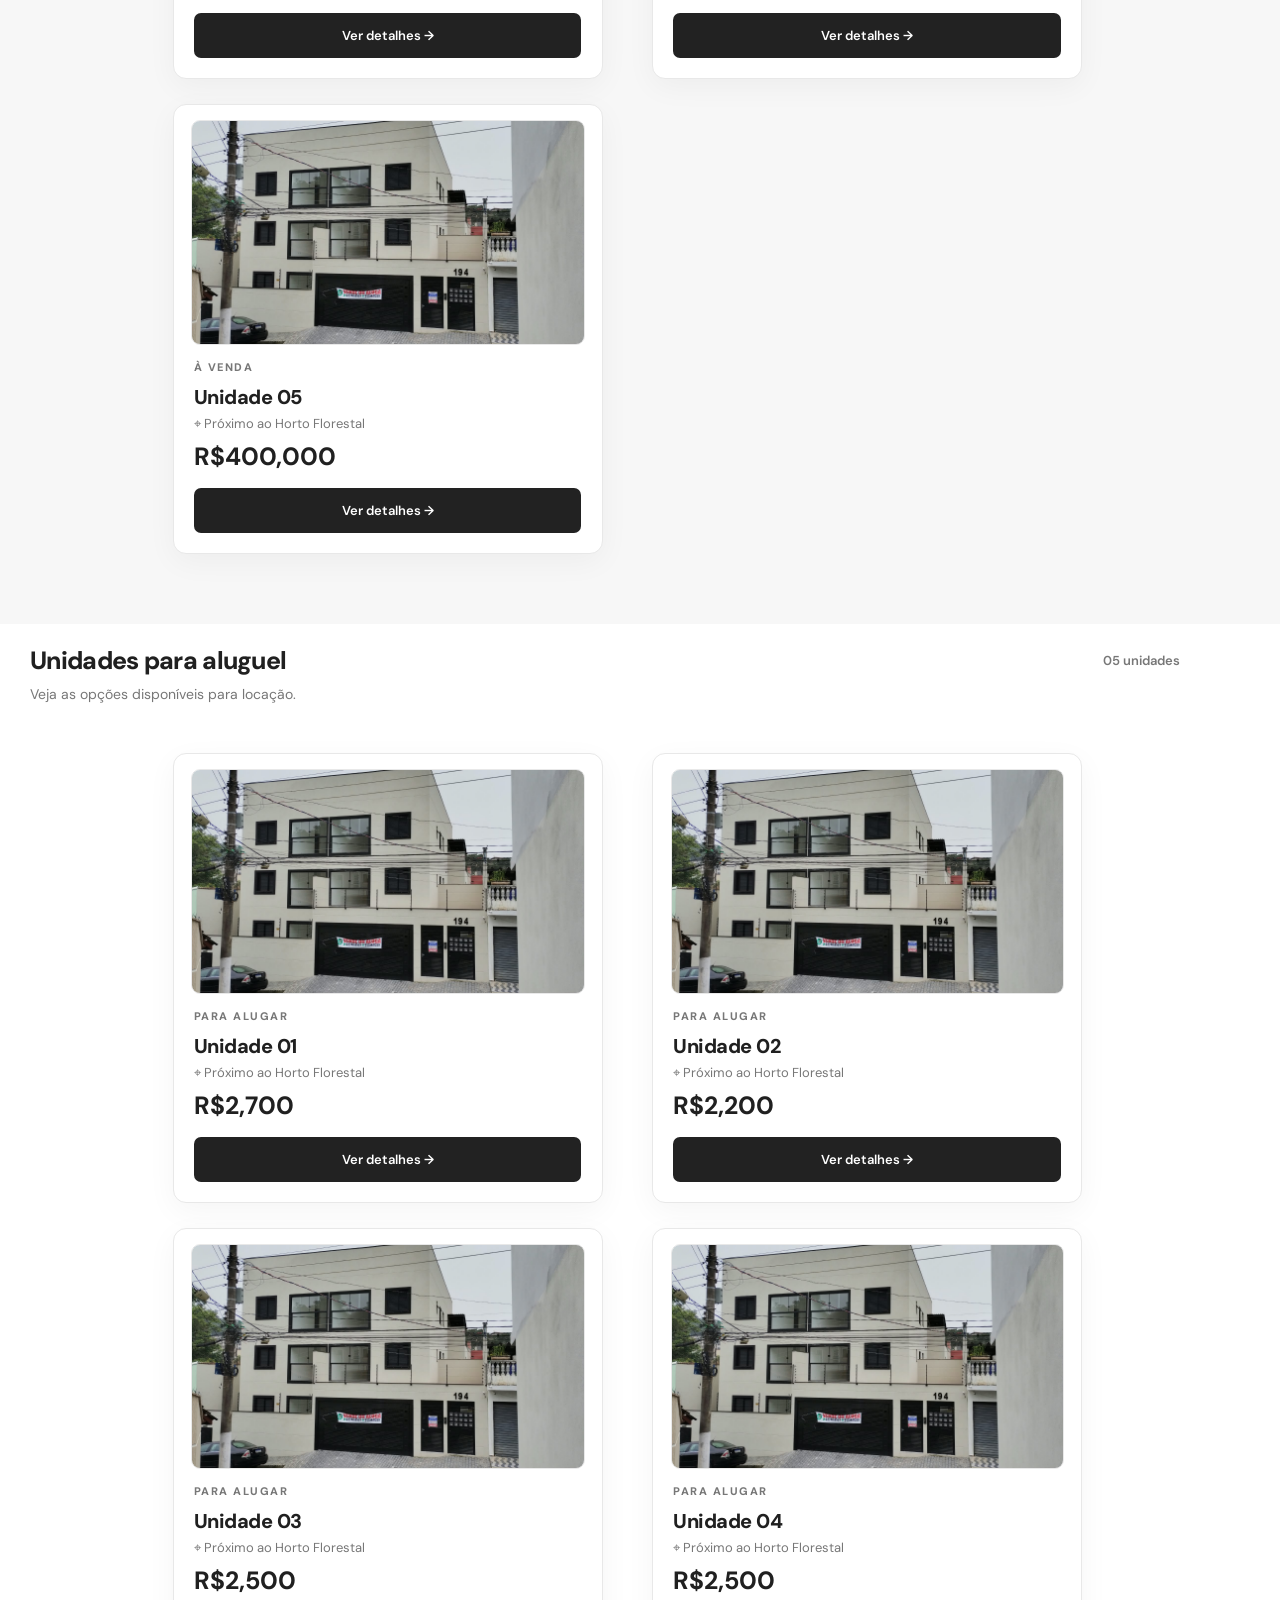
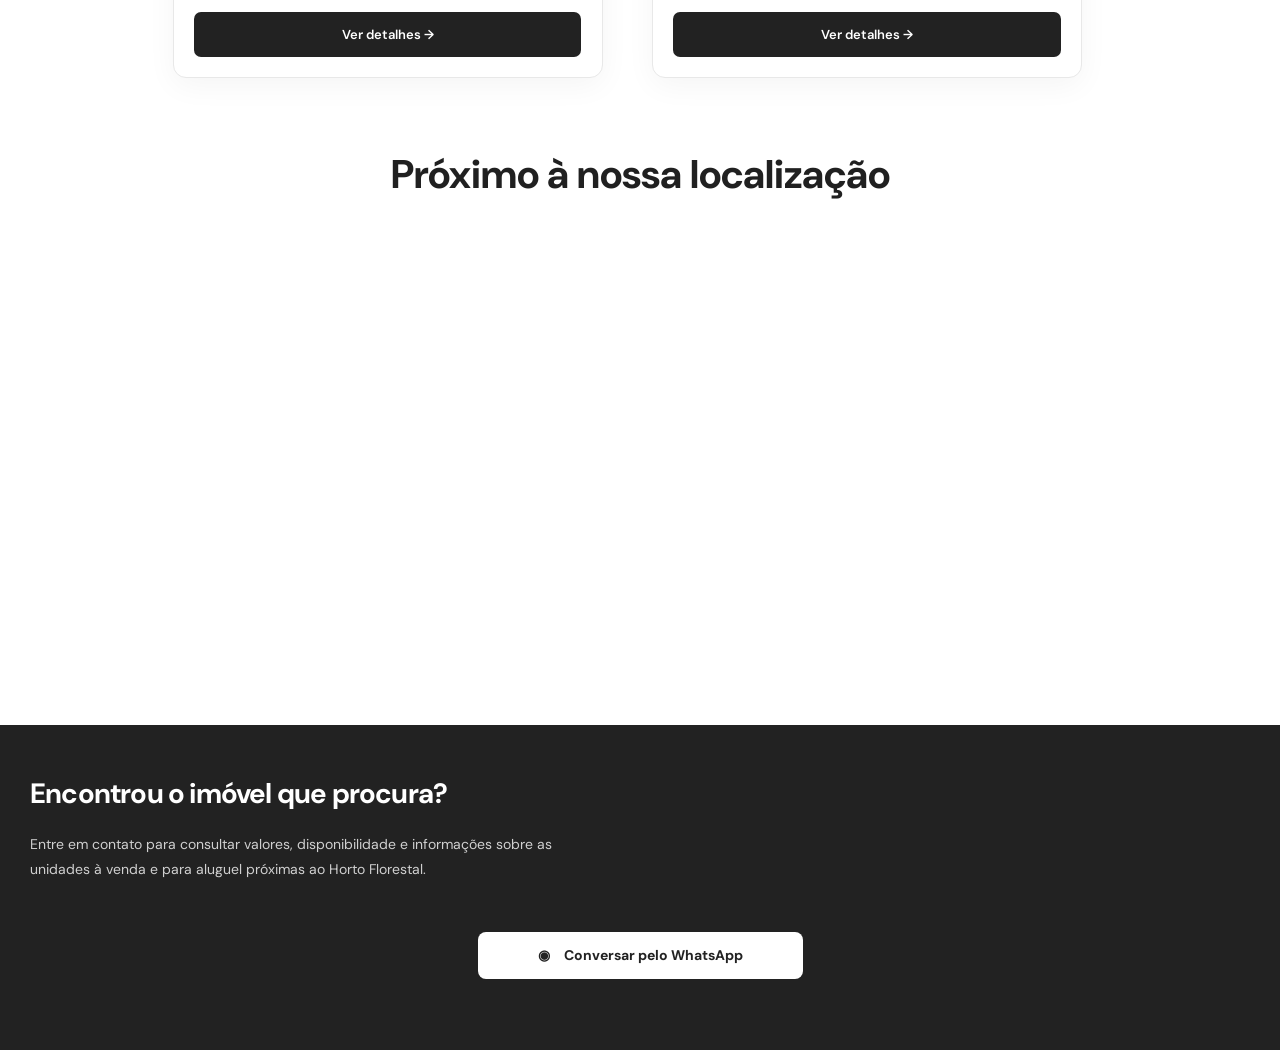
==== commit 4dd8a19f: "Update heading for property listings in São Paulo" ====
--- a/index.html
+++ b/index.html
@@ -113,7 +113,7 @@
         <section id="inicio" class="primeira">
           <div class="descricao">
             <p class="p1_descricao">IMÓVEIS NA ZONA NORTE DE SÃO PAULO</p>
-            <h1>Imóveis em São Paulo</h1>
+            <h1>Imóveis à Venda e para Alugar na Zona Norte de São Paulo | Horto Florestal</h1>
             <h2>Encontre seu próximo lar.</h2>
             <p class="p2_descricao">
               Está procurando um imóvel à venda ou para alugar na Zona Norte de
@@ -124,6 +124,7 @@
               imóveis em São Paulo e encontre um imóvel que combine com o que
               você procura.
             </p>
+            <div class="espaco"></div>
           </div>
 
           <a
--- a/style.css
+++ b/style.css
@@ -418,11 +418,13 @@
 
 .descricao > h1 {
   margin-bottom: 12px;
-  font-size: 48px;
+  font-size: 40px;
   font-weight: 800;
   letter-spacing: -2px;
 }
-
+.espaco{
+  margin-top: 60px;
+}
 .descricao > h2 {
   color: var(--cor-texto);
   font-size: 21px;
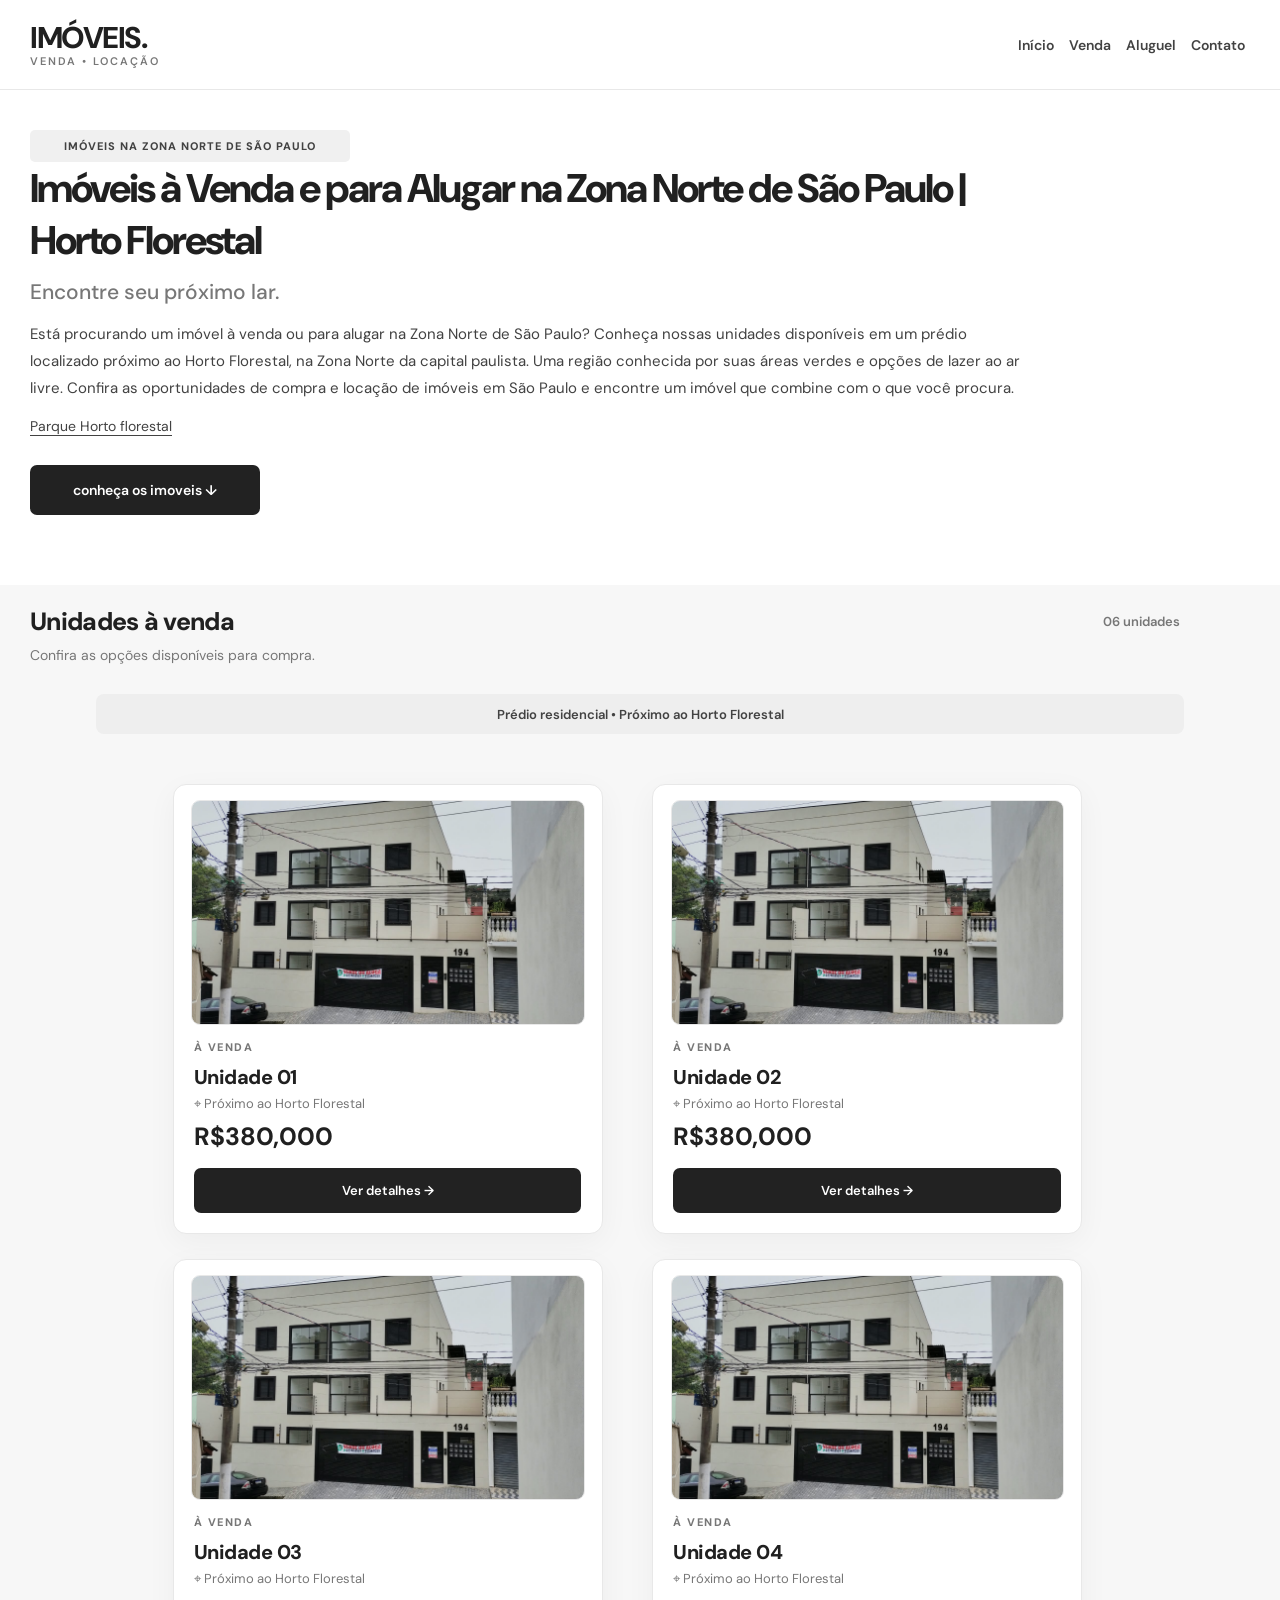
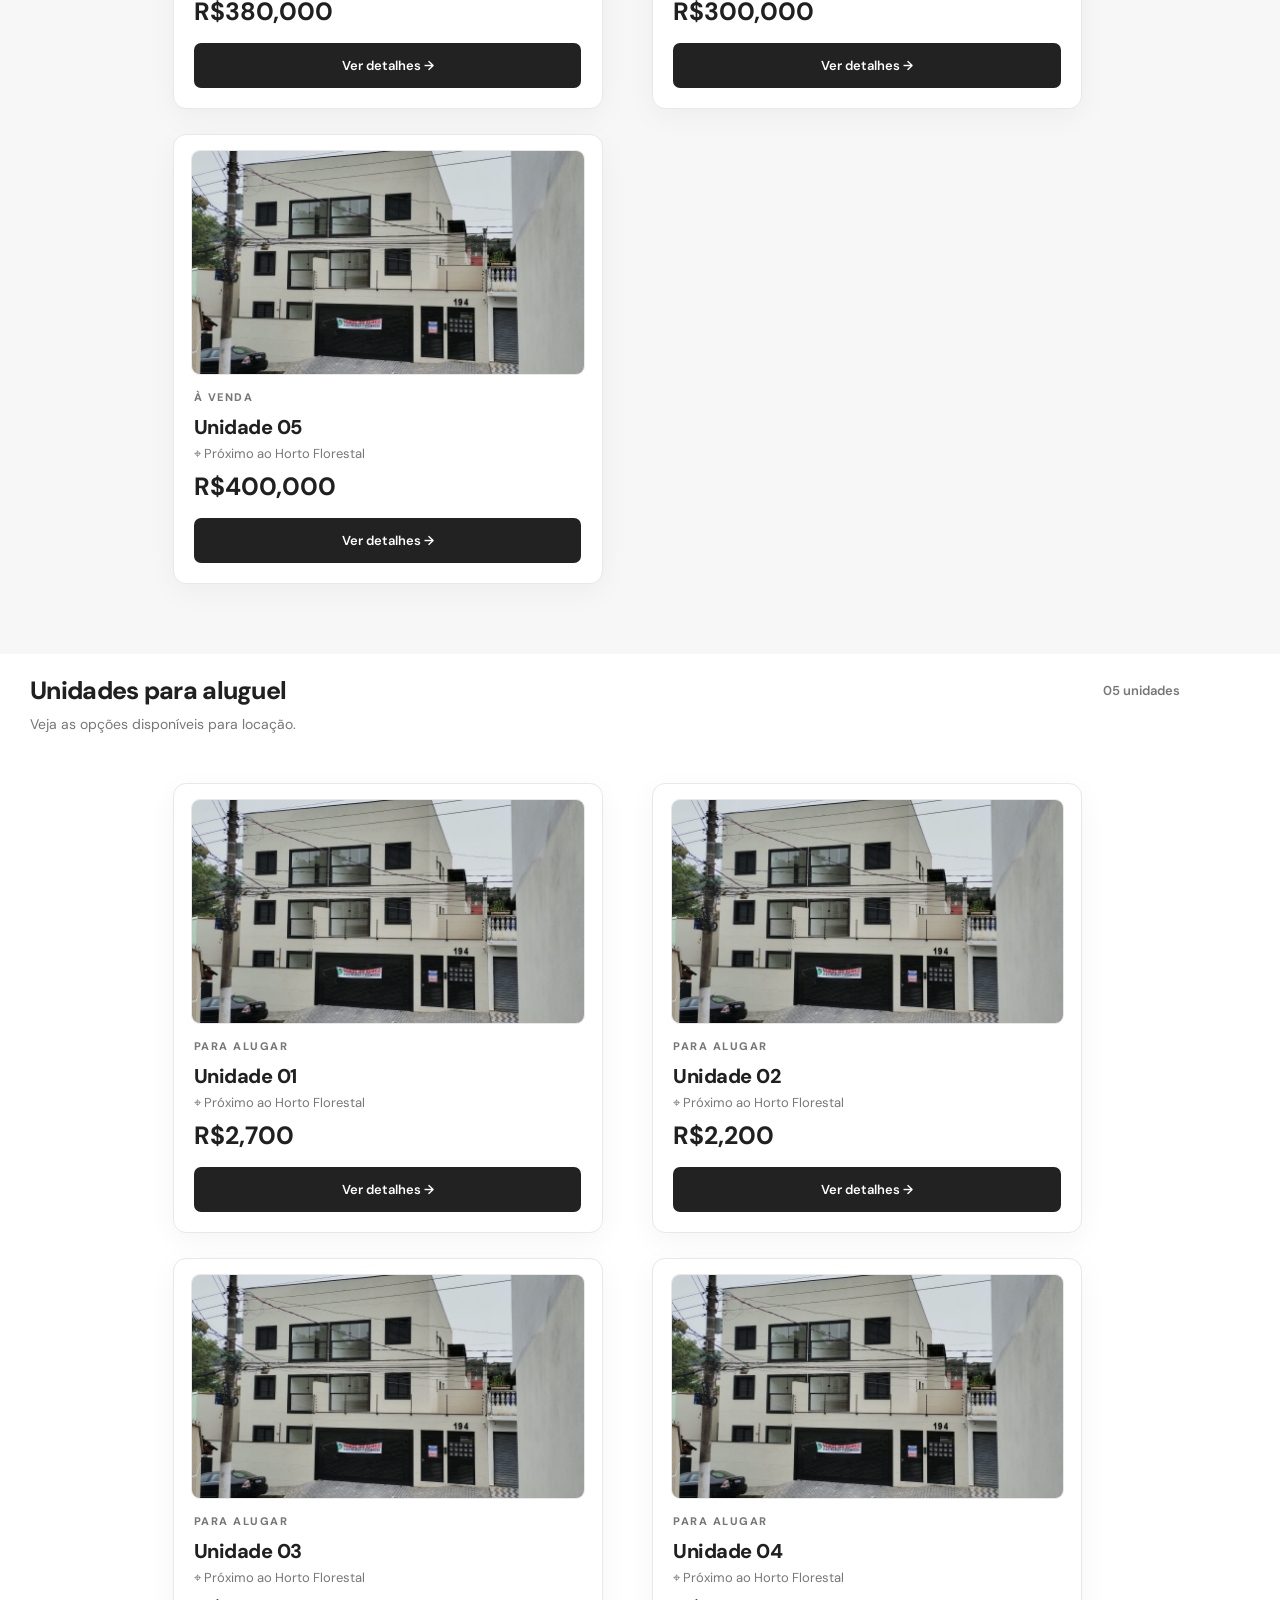
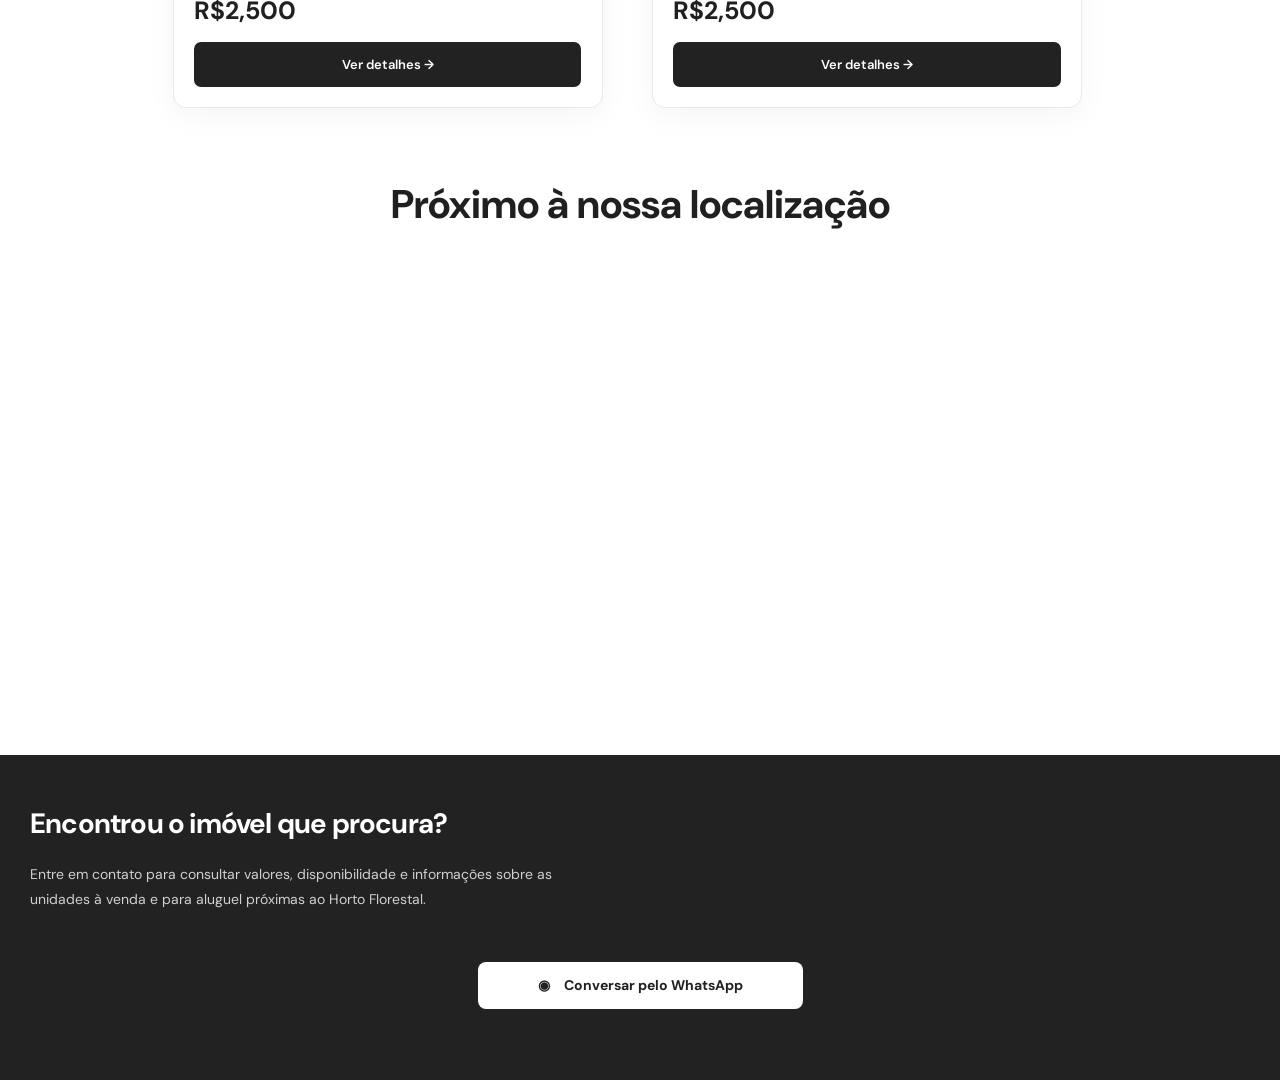
==== commit 783e959d: "Update index.html" ====
--- a/index.html
+++ b/index.html
@@ -124,8 +124,8 @@
               imóveis em São Paulo e encontre um imóvel que combine com o que
               você procura.
             </p>
-            <div class="espaco"></div>
-          </div>
+          </div>
+          <div class="espaco"></div>
 
           <a
             class="a_des"
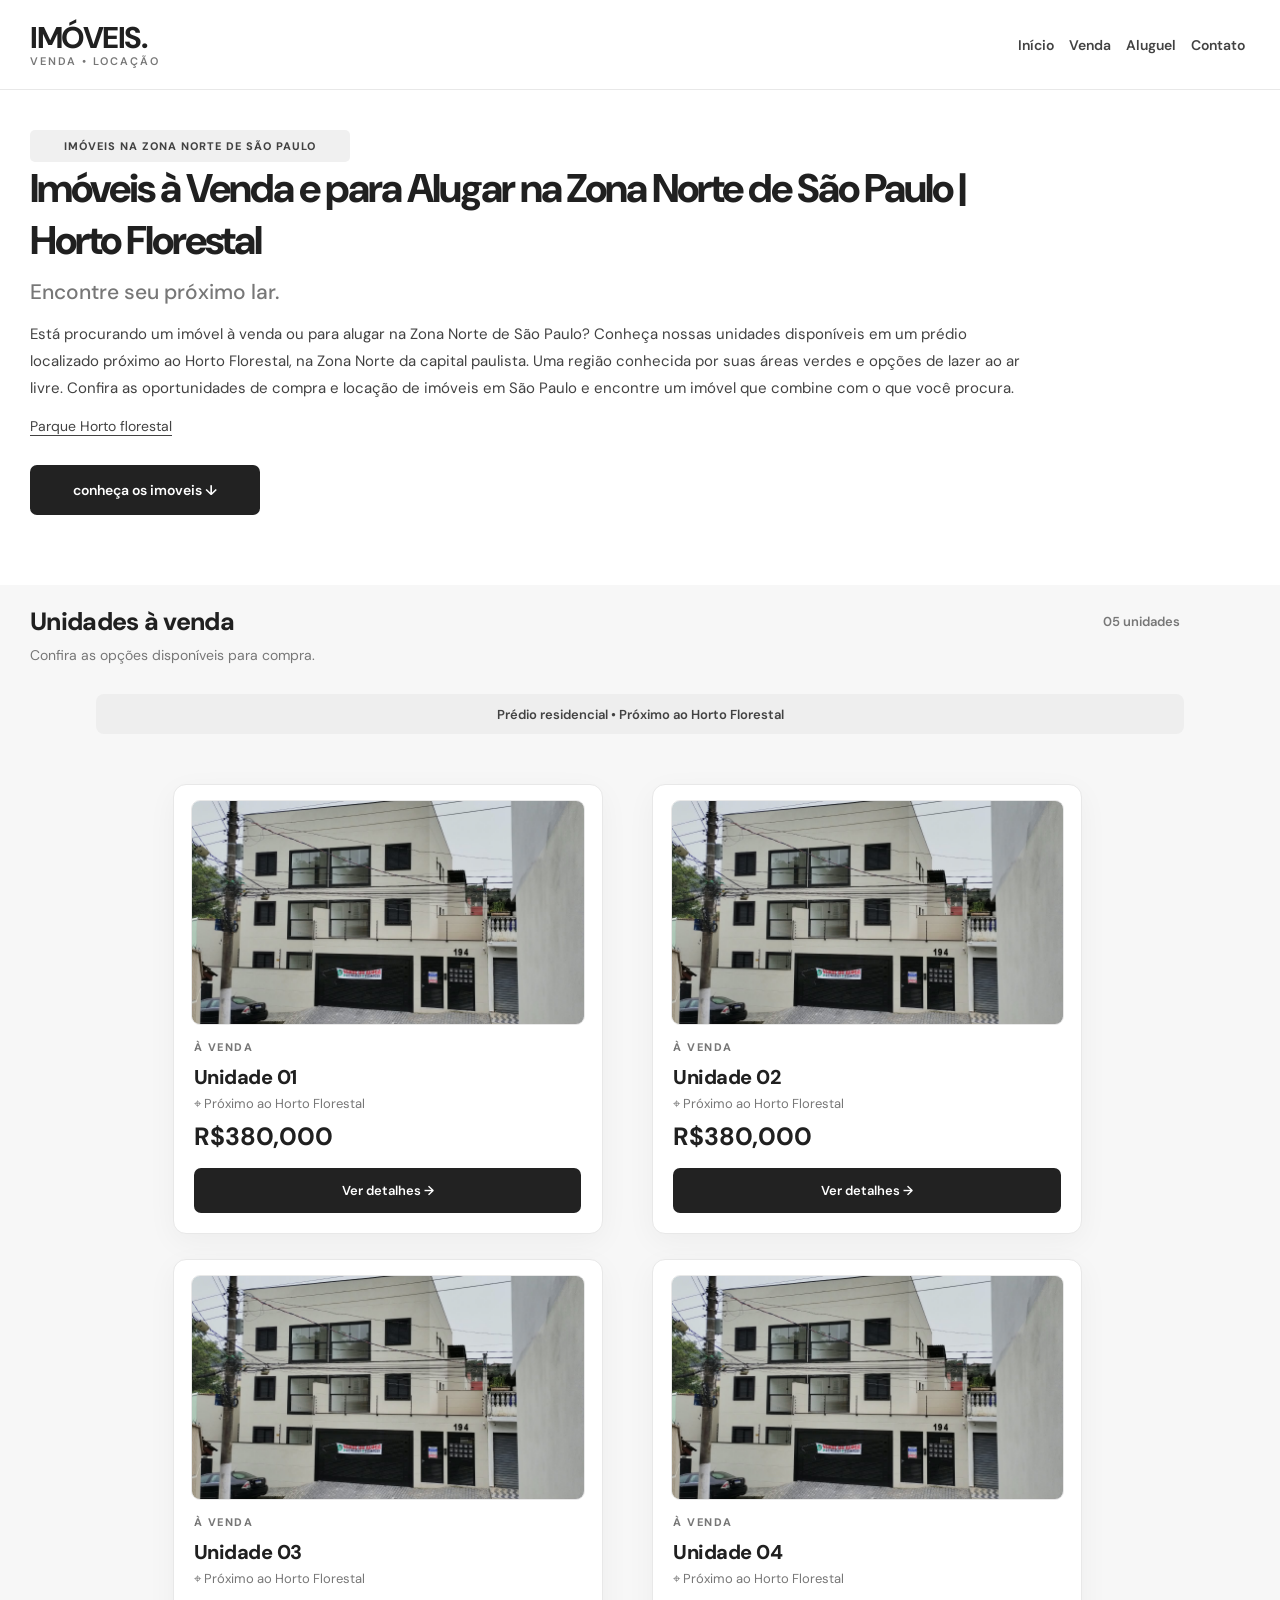
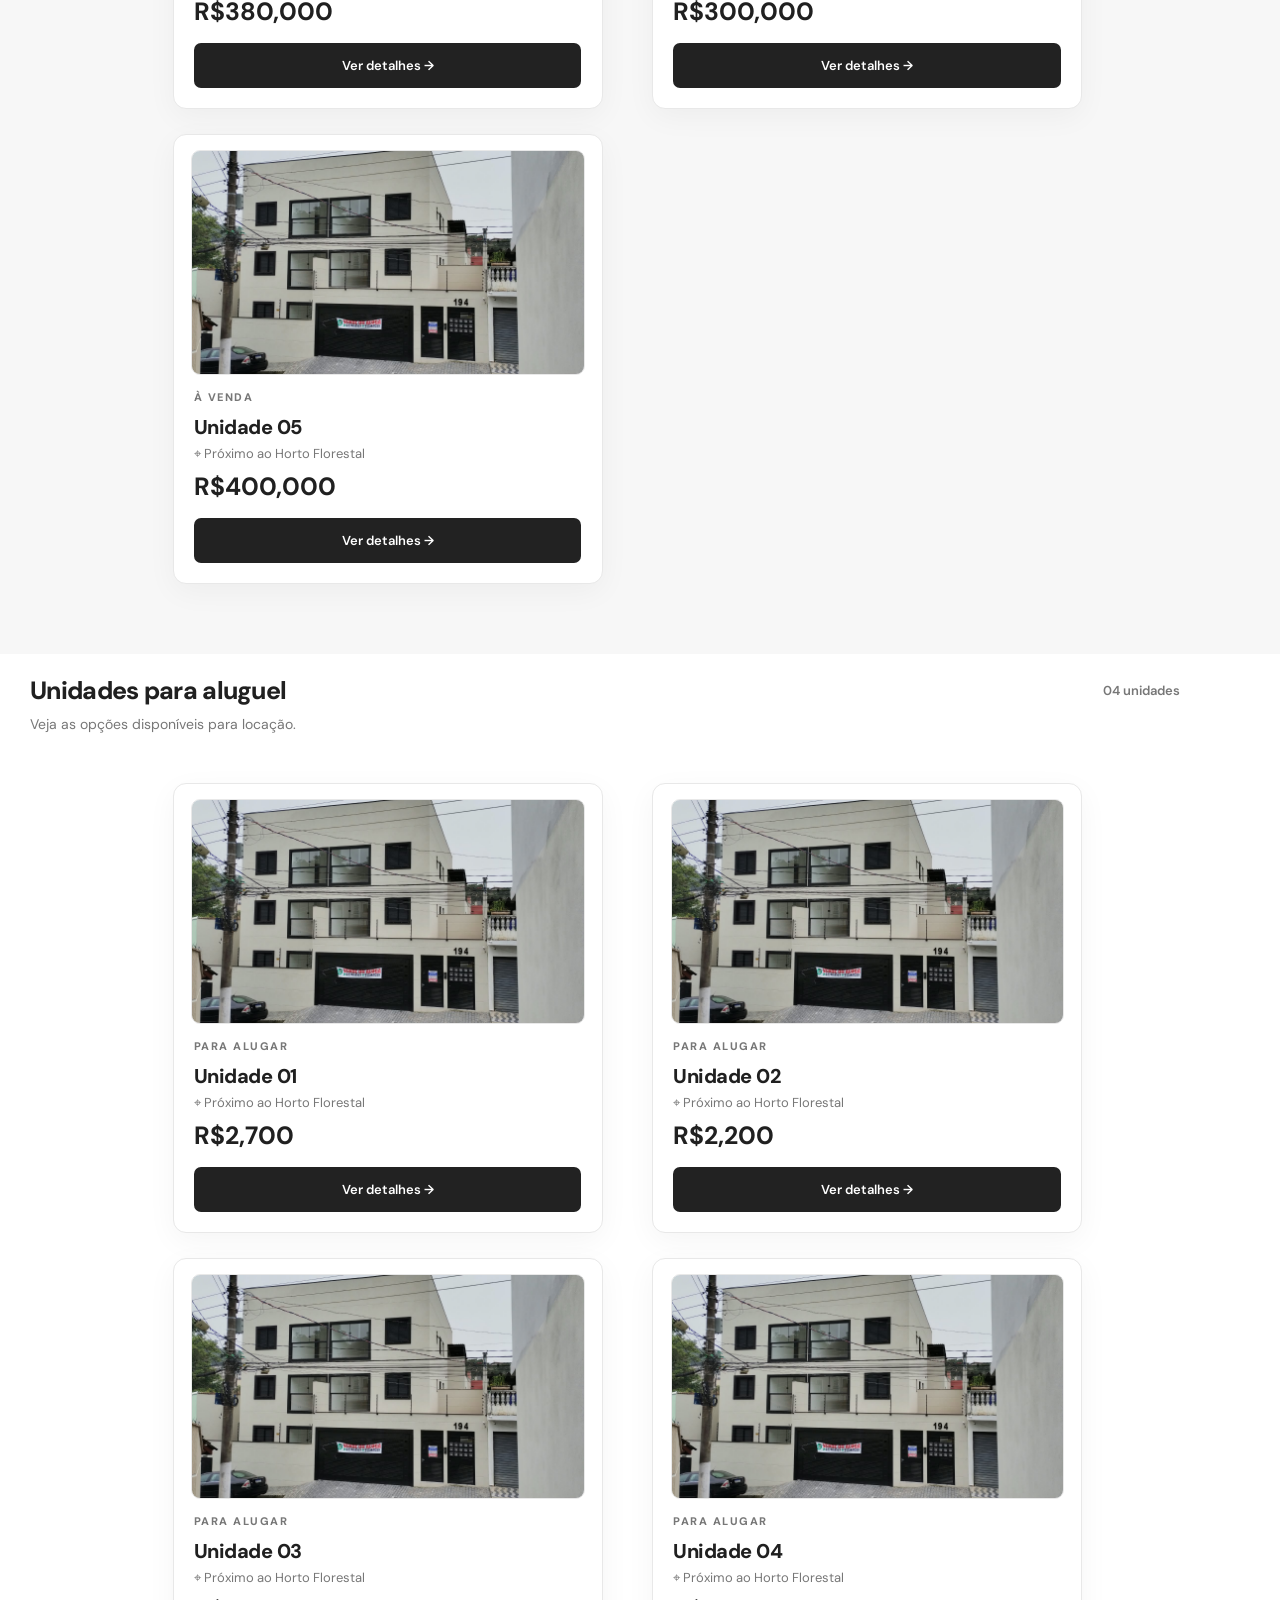
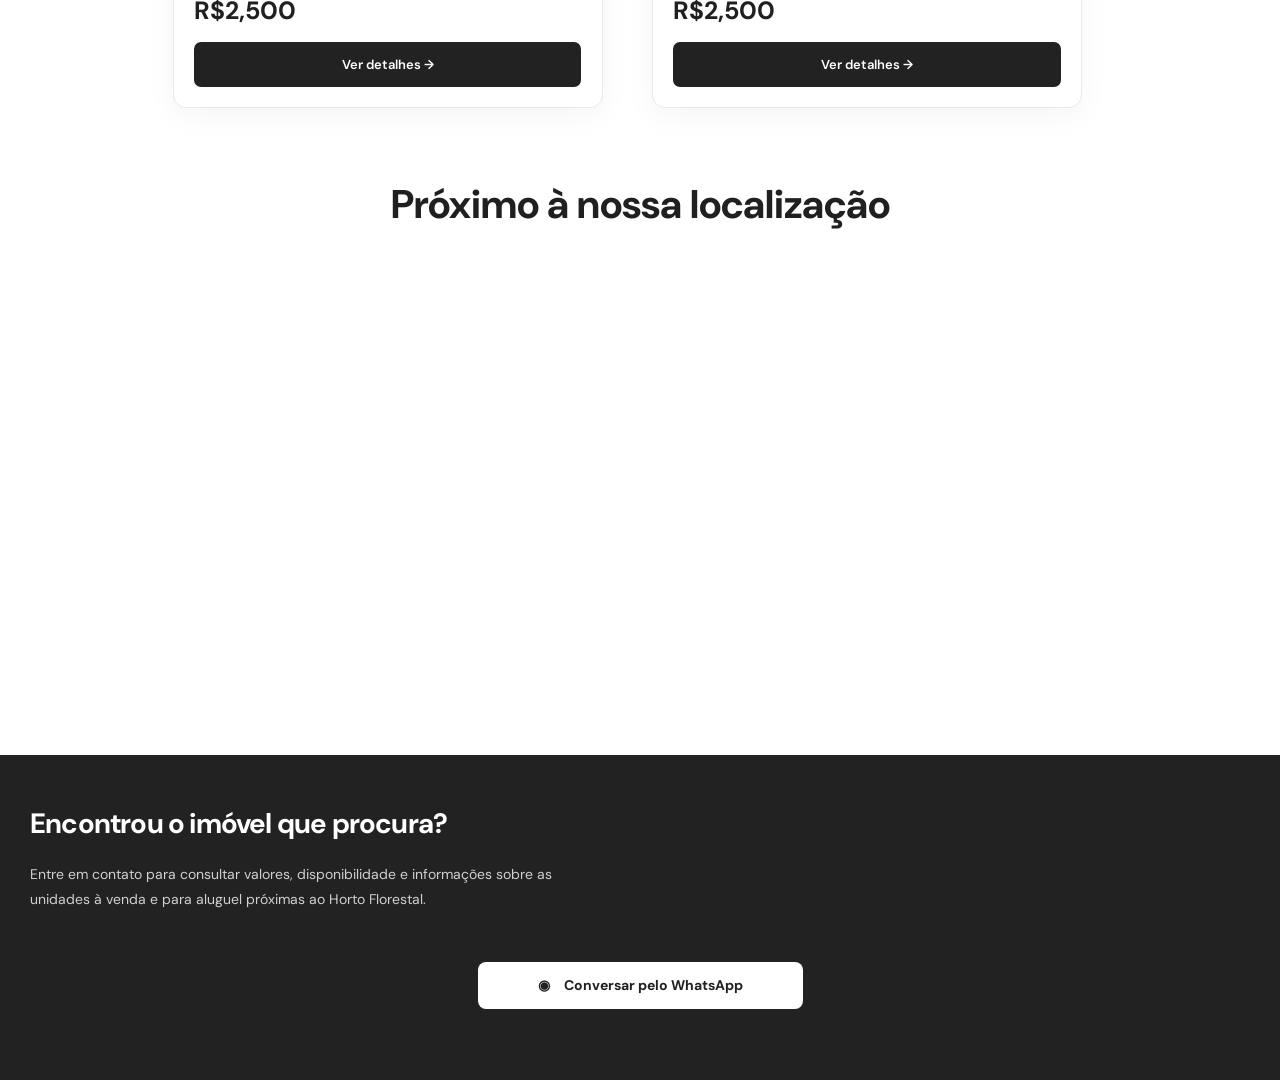
==== commit f3a306bf: "Add files via upload" ====
--- a/index.html
+++ b/index.html
@@ -17,27 +17,38 @@
     <meta property="og:type" content="website" />
     <meta property="og:locale" content="pt_BR" />
     <meta property="og:site_name" content="Imobiliária - Vendas - Aluguéis" />
+
     <meta
       property="og:title"
       content="Imóveis à Venda e para Alugar em São Paulo | Horto Florestal"
     />
+
     <meta
       property="og:description"
       content="Confira imóveis à venda e para alugar em São Paulo, próximos ao Horto Florestal, na Zona Norte."
     />
+
     <meta
       property="og:image"
-      content="https://SEU-DOMINIO.com.br/img/capa.jpg"
+      content="https://imoveis-horto-florestal.com/img/capa.jpg"
     />
 
+    <!-- Favicon -->
+    <link rel="icon" type="image/png" href="favicon_512.png" />
+
+    <!-- Fonte -->
     <link
       href="https://fonts.googleapis.com/css2?family=DM+Sans:wght@400;500;600;700;800&display=swap"
       rel="stylesheet"
     />
-    <link rel="icon" type="image/png" href="favicon_512.png">
-
+
+    <!-- Título -->
     <title>Imóveis à Venda e para Alugar em São Paulo | Horto Florestal</title>
 
+    <!-- Canonical -->
+    <link rel="canonical" href="https://imoveis-horto-florestal.com">
+
+    <!-- CSS -->
     <link rel="stylesheet" href="style.css" />
   </head>
   <body>
@@ -113,7 +124,10 @@
         <section id="inicio" class="primeira">
           <div class="descricao">
             <p class="p1_descricao">IMÓVEIS NA ZONA NORTE DE SÃO PAULO</p>
-            <h1>Imóveis à Venda e para Alugar na Zona Norte de São Paulo | Horto Florestal</h1>
+            <h1>
+              Imóveis à Venda e para Alugar na Zona Norte de São Paulo | Horto
+              Florestal
+            </h1>
             <h2>Encontre seu próximo lar.</h2>
             <p class="p2_descricao">
               Está procurando um imóvel à venda ou para alugar na Zona Norte de
@@ -126,19 +140,19 @@
             </p>
           </div>
           <div class="espaco"></div>
-
           <a
             class="a_des"
             target="_blank"
             href="https://www.google.com/search?client=opera-gx&q=horto+florestal+parque&sourceid=opera&ie=UTF-8&oe=UTF-8"
-            >Parque Horto florestal</a>
+            >Parque Horto florestal</a
+          >
 
           <p class="botao_seo">conheça os imoveis ↓</p>
         </section>
 
         <section id="Venda" class="parte2">
           <h2 class="h2_parte2_comeco">
-            Unidades à venda <span>06 unidades</span>
+            Unidades à venda <span>05 unidades</span>
           </h2>
           <p class="p_parte2_comeco">
             Confira as opções disponíveis para compra.
@@ -151,7 +165,10 @@
           <div class="pai_card">
             <div class="card">
               <div class="foto_card">
-                <img src="img/casa.jpeg" alt="Fachada do prédio residencial próximo ao Horto Florestal na Zona Norte de São Paulo" />foto
+                <img
+                  src="img/casa.jpeg"
+                  alt="Fachada do prédio residencial próximo ao Horto Florestal na Zona Norte de São Paulo"
+                />foto
               </div>
               <div class="bula">
                 <h2>À VENDA</h2>
@@ -170,7 +187,10 @@
 
             <div class="card">
               <div class="foto_card">
-                <img src="img/casa.jpeg" alt="Fachada do prédio residencial próximo ao Horto Florestal na Zona Norte de São Paulo" />foto
+                <img
+                  src="img/casa.jpeg"
+                  alt="Fachada do prédio residencial próximo ao Horto Florestal na Zona Norte de São Paulo"
+                />foto
               </div>
               <div class="bula">
                 <h2>À VENDA</h2>
@@ -189,7 +209,10 @@
 
             <div class="card">
               <div class="foto_card">
-                <img src="img/casa.jpeg" alt="Fachada do prédio residencial próximo ao Horto Florestal na Zona Norte de São Paulo" />foto
+                <img
+                  src="img/casa.jpeg"
+                  alt="Fachada do prédio residencial próximo ao Horto Florestal na Zona Norte de São Paulo"
+                />foto
               </div>
               <div class="bula">
                 <h2>À VENDA</h2>
@@ -208,7 +231,10 @@
 
             <div class="card">
               <div class="foto_card">
-                <img src="img/casa.jpeg" alt="Fachada do prédio residencial próximo ao Horto Florestal na Zona Norte de São Paulo" />foto
+                <img
+                  src="img/casa.jpeg"
+                  alt="Fachada do prédio residencial próximo ao Horto Florestal na Zona Norte de São Paulo"
+                />foto
               </div>
               <div class="bula">
                 <h2>À VENDA</h2>
@@ -227,7 +253,10 @@
 
             <div class="card">
               <div class="foto_card">
-                <img src="img/casa.jpeg" alt="Fachada do prédio residencial próximo ao Horto Florestal na Zona Norte de São Paulo" />foto
+                <img
+                  src="img/casa.jpeg"
+                  alt="Fachada do prédio residencial próximo ao Horto Florestal na Zona Norte de São Paulo"
+                />foto
               </div>
               <div class="bula">
                 <h2>À VENDA</h2>
@@ -247,7 +276,7 @@
         </section>
         <section id="Aluguel" class="parte_3">
           <h2 class="h2_parte2_comeco">
-            Unidades para aluguel <span>05 unidades</span>
+            Unidades para aluguel <span>04 unidades</span>
           </h2>
           <p class="p_parte2_comeco">
             Veja as opções disponíveis para locação.
@@ -256,7 +285,10 @@
           <div class="pai_card">
             <div class="card">
               <div class="foto_card">
-                <img src="img/casa.jpeg" alt="Fachada do prédio residencial próximo ao Horto Florestal na Zona Norte de São Paulo" />foto
+                <img
+                  src="img/casa.jpeg"
+                  alt="Fachada do prédio residencial próximo ao Horto Florestal na Zona Norte de São Paulo"
+                />foto
               </div>
               <div class="bula">
                 <h2>PARA ALUGAR</h2>
@@ -275,7 +307,10 @@
 
             <div class="card">
               <div class="foto_card">
-                <img src="img/casa.jpeg" alt="Fachada do prédio residencial próximo ao Horto Florestal na Zona Norte de São Paulo" />foto
+                <img
+                  src="img/casa.jpeg"
+                  alt="Fachada do prédio residencial próximo ao Horto Florestal na Zona Norte de São Paulo"
+                />foto
               </div>
               <div class="bula">
                 <h2>PARA ALUGAR</h2>
@@ -294,7 +329,10 @@
 
             <div class="card">
               <div class="foto_card">
-                <img src="img/casa.jpeg" alt="Fachada do prédio residencial próximo ao Horto Florestal na Zona Norte de São Paulo" />foto
+                <img
+                  src="img/casa.jpeg"
+                  alt="Fachada do prédio residencial próximo ao Horto Florestal na Zona Norte de São Paulo"
+                />foto
               </div>
               <div class="bula">
                 <h2>PARA ALUGAR</h2>
@@ -313,7 +351,10 @@
 
             <div class="card">
               <div class="foto_card">
-                <img src="img/casa.jpeg" alt="Fachada do prédio residencial próximo ao Horto Florestal na Zona Norte de São Paulo" />foto
+                <img
+                  src="img/casa.jpeg"
+                  alt="Fachada do prédio residencial próximo ao Horto Florestal na Zona Norte de São Paulo"
+                />foto
               </div>
               <div class="bula">
                 <h2>PARA ALUGAR</h2>
@@ -331,7 +372,7 @@
             </div>
           </div>
         </section>
-         <section class="iframe">
+        <section class="iframe">
           <div class="pai_iframe">
             <h2>Próximo à nossa localização</h2>
             <iframe
--- a/style.css
+++ b/style.css
@@ -1,3 +1,6 @@
+
+
+
 /*JavaScript*/
 
 .conteiner1.conteiner{
@@ -52,17 +55,15 @@
   height: 45px;
   border: none;
   border-radius: 8px;
-  background-color: #f5f5f5;
-  color: #222222;
+  background-color: #222222;
+  color: #ffffff;
   font-size: 23px;
   cursor: pointer;
-  transition: 0.3s;
-}
-
-.pri > button:hover {
-  background-color: #222222;
-  color: #ffffff;
-}
+  transition: 0.1s;
+  font-weight: 1000;
+}
+
+
 
 /* CONTEÚDO */
 
@@ -414,17 +415,18 @@
   line-height: 27px;
   color: var(--cor-texto2);
   font-size: 15px;
-}
-
+  
+}
+.espaco{
+  margin-top: 60px;
+}
 .descricao > h1 {
   margin-bottom: 12px;
   font-size: 40px;
   font-weight: 800;
   letter-spacing: -2px;
 }
-.espaco{
-  margin-top: 60px;
-}
+
 .descricao > h2 {
   color: var(--cor-texto);
   font-size: 21px;
@@ -720,8 +722,12 @@
     max-width: 550px;
     width: calc(100% - 60px);
   }
-
-}
+  .espaco{
+    margin-top: -10px;
+  }
+
+}
+
 
 @media (max-width: 768px) {
 
@@ -1055,4 +1061,7 @@
     text-align: center;
     font-size: 13px;
   }
-}
+  .espaco{
+    margin-top: -10px;
+  }
+}
